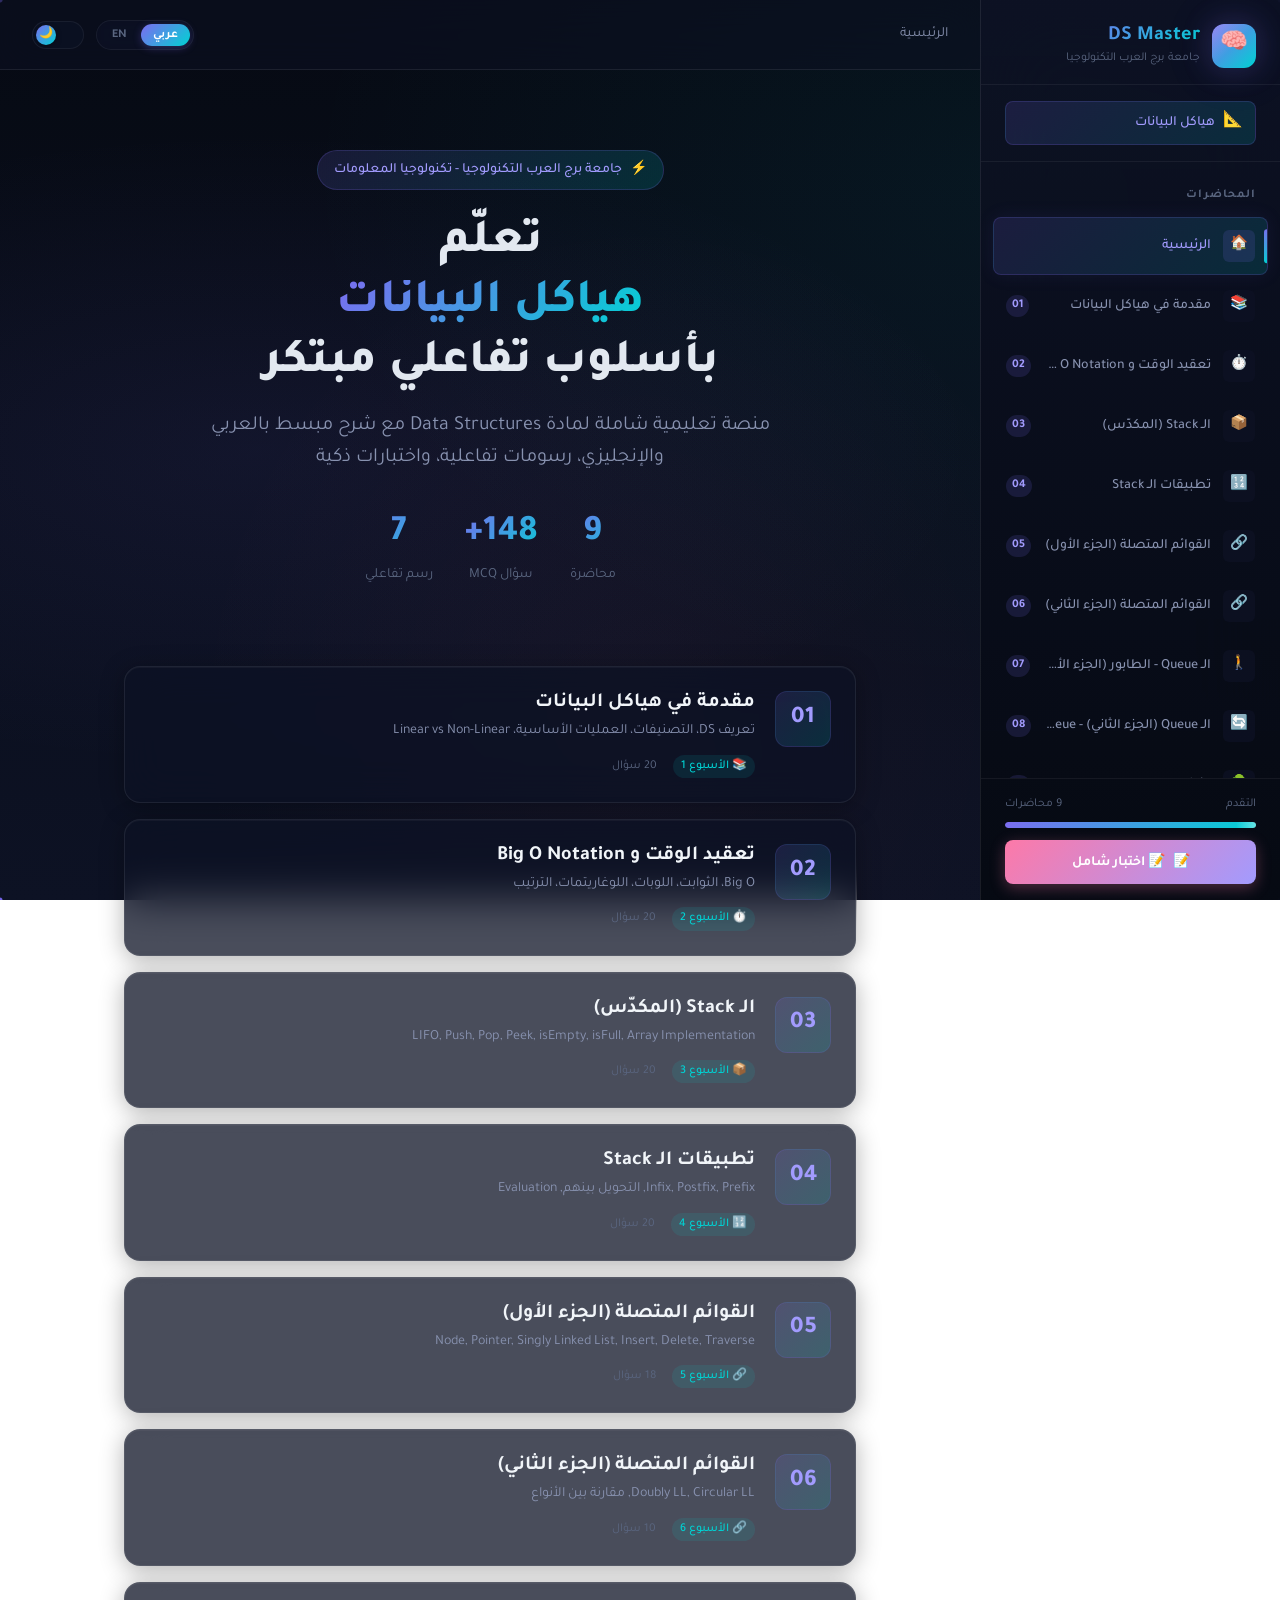
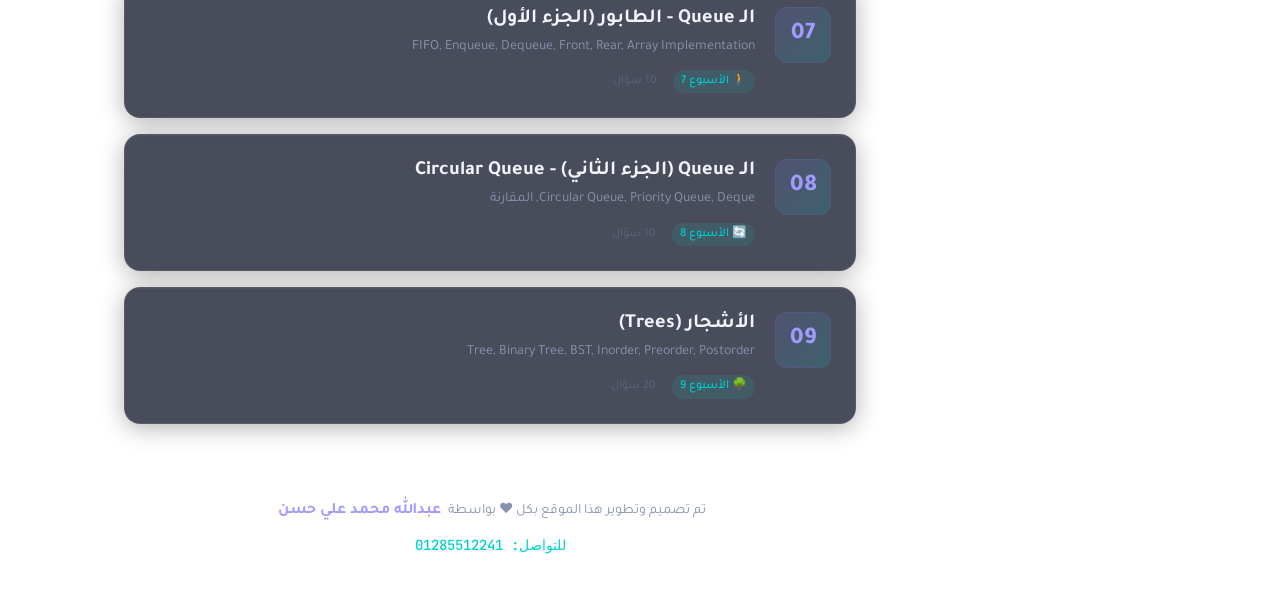
==== index.html @ 6dd48939 "Upload website files, skipping huge files" ====
<!DOCTYPE html>
<html lang="ar" dir="rtl">
<head>
    <meta charset="UTF-8">
    <meta name="viewport" content="width=device-width, initial-scale=1.0">
    <meta name="description" content="DS Master - منصة تعليمية تفاعلية لمادة هياكل البيانات Data Structures - جامعة برج العرب التكنولوجيا">
    <meta name="keywords" content="Data Structures, هياكل البيانات, DS, Stack, Queue, Linked List, Tree, Graph, Big O, Time Complexity">
    <meta name="author" content="Abdullah - Borg El Arab Technology University">
    <title>DS Master | تعلّم هياكل البيانات</title>

    <!-- Favicon -->
    <link rel="icon" href="data:image/svg+xml,<svg xmlns='http://www.w3.org/2000/svg' viewBox='0 0 100 100'><text y='.9em' font-size='90'>🧠</text></svg>">

    <!-- Google Analytics (Free Visitor Tracking) -->
    <!-- لمتابعة الزوار مجاناً، قم بإنشاء حساب في Google Analytics وضع كود التتبع هنا بدلاً من G-XXXXXXXXXX -->
    <!--
    <script async src="https://www.googletagmanager.com/gtag/js?id=G-XXXXXXXXXX"></script>
    <script>
      window.dataLayer = window.dataLayer || [];
      function gtag(){dataLayer.push(arguments);}
      gtag('js', new Date());
      gtag('config', 'G-XXXXXXXXXX');
    </script>
    -->

    <!-- Styles -->
    <link rel="stylesheet" href="css/style.css">
</head>
<body>
    <!-- Particle Background -->
    <canvas id="particles-canvas"></canvas>

    <div class="app-wrapper">
        <!-- ═══════ SIDEBAR ═══════ -->
        <aside class="sidebar" id="sidebar">
            <!-- Logo -->
            <div class="sidebar-header">
                <div class="sidebar-logo">
                    <div class="logo-icon">🧠</div>
                    <div class="logo-text">
                        <span class="logo-title">DS Master</span>
                        <span class="logo-subtitle">جامعة برج العرب التكنولوجيا</span>
                    </div>
                </div>
            </div>

            <!-- Subject Badge -->
            <div class="subject-selector">
                <div class="subject-badge">
                    <span class="subject-badge-icon">📐</span>
                    <span class="subject-badge-text">هياكل البيانات</span>
                </div>
            </div>

            <!-- Navigation -->
            <nav class="sidebar-nav">
                <div class="nav-section-title">المحاضرات</div>
                <div id="sidebar-nav">
                    <!-- Dynamically populated by JS -->
                </div>
            </nav>

            <!-- Footer -->
            <div class="sidebar-footer">
                <div class="sidebar-progress">
                    <div class="progress-label">
                        <span>التقدم</span>
                        <span>9 محاضرات</span>
                    </div>
                    <div class="progress-bar">
                        <div class="progress-fill" style="width: 100%"></div>
                    </div>
                </div>
                <button class="exam-btn" onclick="navigate('exam')">
                    <span>📝</span> اختبار شامل
                </button>
            </div>
        </aside>

        <!-- Sidebar Overlay (mobile) -->
        <div class="sidebar-overlay" onclick="closeSidebar()"></div>

        <!-- ═══════ MAIN AREA ═══════ -->
        <main>
            <!-- Header -->
            <header class="header">
                <div class="header-left">
                    <button class="menu-toggle" onclick="toggleSidebar()" aria-label="Toggle Menu">☰</button>
                    <div class="breadcrumb">
                        <span class="breadcrumb-item">الرئيسية</span>
                    </div>
                </div>

                <div class="header-right">
                    <!-- Language Toggle -->
                    <div class="lang-toggle">
                        <button class="lang-option active" data-lang="ar" onclick="setLanguage('ar')">عربي</button>
                        <button class="lang-option" data-lang="en" onclick="setLanguage('en')">EN</button>
                    </div>

                    <!-- Theme Toggle -->
                    <div class="theme-toggle" onclick="toggleTheme()" role="button" aria-label="Toggle Theme">
                        <div class="theme-toggle-thumb">🌙</div>
                    </div>
                </div>
            </header>

            <!-- Content Area -->
            <div class="main-content" id="main-content">
                <!-- Dynamically rendered by JS -->
                <div class="content-wrapper" style="text-align:center; padding: 4rem 0;">
                    <div style="font-size: 3rem; margin-bottom: 1rem;">🧠</div>
                    <h1 style="font-size: 1.5rem; color: var(--text-heading);">جاري التحميل...</h1>
                    <p style="color: var(--text-muted);">Loading DS Master...</p>
                </div>
            </div>
        </main>
    </div>

    <!-- Scripts (order matters!) -->
    <script src="js/data.js"></script>
    <script src="js/quizzes.js"></script>
    <script src="js/app.js"></script>
</body>
</html>
---- css/style.css ----
/* ============================================================
   DS Master - Complete Design System
   Premium Web3/Glassmorphism Educational Platform
   ============================================================ */

/* ── Google Fonts ── */
@import url('https://fonts.googleapis.com/css2?family=Inter:wght@300;400;500;600;700;800;900&family=Tajawal:wght@300;400;500;700;800&family=JetBrains+Mono:wght@400;500;600;700&display=swap');

/* ============================================================
   1. DESIGN TOKENS (CSS Custom Properties)
   ============================================================ */
:root {
  /* ── Dark Theme (Default) ── */
  --bg-primary: #060a13;
  --bg-secondary: #0d1224;
  --bg-tertiary: #131a2e;
  --bg-surface: rgba(13, 18, 36, 0.75);
  --bg-surface-hover: rgba(20, 28, 52, 0.85);
  --bg-glass: rgba(13, 18, 36, 0.55);
  --bg-code: #0d1117;
  --bg-input: rgba(13, 18, 36, 0.6);

  --border-primary: rgba(255, 255, 255, 0.06);
  --border-hover: rgba(255, 255, 255, 0.12);
  --border-glow: rgba(108, 92, 231, 0.4);
  --border-glass: rgba(255, 255, 255, 0.08);

  --color-primary: #7c6cf0;
  --color-primary-rgb: 124, 108, 240;
  --color-primary-light: #a29bfe;
  --color-primary-dark: #5a4bd1;
  --color-secondary: #00d2d3;
  --color-secondary-rgb: 0, 210, 211;
  --color-secondary-light: #55efc4;
  --color-accent: #fd79a8;
  --color-accent-rgb: 253, 121, 168;
  --color-important: #ff4757;
  --color-important-rgb: 255, 71, 87;
  --color-success: #00b894;
  --color-success-rgb: 0, 184, 148;
  --color-warning: #ffc048;
  --color-warning-rgb: 255, 192, 72;
  --color-error: #ff4757;
  --color-info: #74b9ff;

  --text-primary: #e2e8f0;
  --text-secondary: #8892b0;
  --text-muted: #5a6680;
  --text-heading: #f1f5f9;
  --text-inverse: #060a13;
  --text-code: #e6edf3;
  --text-link: var(--color-secondary);

  --gradient-primary: linear-gradient(135deg, #7c6cf0 0%, #00d2d3 100%);
  --gradient-primary-subtle: linear-gradient(135deg, rgba(124,108,240,0.15) 0%, rgba(0,210,211,0.15) 100%);
  --gradient-secondary: linear-gradient(135deg, #00d2d3 0%, #55efc4 100%);
  --gradient-accent: linear-gradient(135deg, #fd79a8 0%, #a29bfe 100%);
  --gradient-bg: radial-gradient(ellipse at 20% 50%, rgba(124,108,240,0.08) 0%, transparent 50%),
                 radial-gradient(ellipse at 80% 20%, rgba(0,210,211,0.06) 0%, transparent 50%),
                 radial-gradient(ellipse at 50% 80%, rgba(253,121,168,0.04) 0%, transparent 50%),
                 linear-gradient(180deg, #060a13 0%, #0d1224 100%);
  --gradient-card: linear-gradient(135deg, rgba(124,108,240,0.06) 0%, rgba(0,210,211,0.03) 100%);
  --gradient-sidebar: linear-gradient(180deg, rgba(13,18,36,0.95) 0%, rgba(6,10,19,0.98) 100%);
  --gradient-glow-line: linear-gradient(90deg, transparent, var(--color-primary), var(--color-secondary), transparent);

  --shadow-xs: 0 1px 3px rgba(0,0,0,0.3);
  --shadow-sm: 0 2px 8px rgba(0,0,0,0.35);
  --shadow-md: 0 4px 20px rgba(0,0,0,0.4);
  --shadow-lg: 0 8px 40px rgba(0,0,0,0.5);
  --shadow-xl: 0 16px 64px rgba(0,0,0,0.6);
  --shadow-glow-primary: 0 0 30px rgba(124,108,240,0.25), 0 0 60px rgba(124,108,240,0.1);
  --shadow-glow-secondary: 0 0 30px rgba(0,210,211,0.25), 0 0 60px rgba(0,210,211,0.1);
  --shadow-glow-accent: 0 0 30px rgba(253,121,168,0.2);
  --shadow-card: 0 4px 24px rgba(0,0,0,0.3), inset 0 1px 0 rgba(255,255,255,0.04);
  --shadow-card-hover: 0 8px 40px rgba(0,0,0,0.4), 0 0 30px rgba(124,108,240,0.15);

  --blur-glass: 20px;
  --blur-heavy: 40px;

  --radius-xs: 6px;
  --radius-sm: 8px;
  --radius-md: 12px;
  --radius-lg: 16px;
  --radius-xl: 24px;
  --radius-2xl: 32px;
  --radius-full: 9999px;

  --font-en: 'Inter', -apple-system, BlinkMacSystemFont, sans-serif;
  --font-ar: 'Tajawal', 'Inter', sans-serif;
  --font-code: 'JetBrains Mono', 'Fira Code', 'Consolas', monospace;

  --fs-xs: 0.75rem;
  --fs-sm: 0.875rem;
  --fs-base: 1rem;
  --fs-md: 1.125rem;
  --fs-lg: 1.25rem;
  --fs-xl: 1.5rem;
  --fs-2xl: 1.875rem;
  --fs-3xl: 2.25rem;
  --fs-4xl: 3rem;
  --fs-5xl: 3.75rem;

  --fw-light: 300;
  --fw-normal: 400;
  --fw-medium: 500;
  --fw-semibold: 600;
  --fw-bold: 700;
  --fw-extrabold: 800;

  --lh-tight: 1.25;
  --lh-normal: 1.6;
  --lh-relaxed: 1.8;
  --lh-loose: 2;

  --space-1: 0.25rem;
  --space-2: 0.5rem;
  --space-3: 0.75rem;
  --space-4: 1rem;
  --space-5: 1.25rem;
  --space-6: 1.5rem;
  --space-8: 2rem;
  --space-10: 2.5rem;
  --space-12: 3rem;
  --space-16: 4rem;
  --space-20: 5rem;
  --space-24: 6rem;

  --transition-fast: 150ms cubic-bezier(0.4, 0, 0.2, 1);
  --transition-normal: 250ms cubic-bezier(0.4, 0, 0.2, 1);
  --transition-slow: 400ms cubic-bezier(0.4, 0, 0.2, 1);
  --transition-spring: 500ms cubic-bezier(0.34, 1.56, 0.64, 1);

  --sidebar-width: 300px;
  --sidebar-collapsed: 70px;
  --header-height: 70px;
  --z-sidebar: 100;
  --z-header: 110;
  --z-modal: 200;
  --z-toast: 300;
  --z-particles: -1;

  --scrollbar-w: 6px;
  --scrollbar-track: rgba(255,255,255,0.03);
  --scrollbar-thumb: rgba(124,108,240,0.3);
}

/* ── Light Theme ── */
[data-theme="light"] {
  --bg-primary: #f4f6fb;
  --bg-secondary: #ffffff;
  --bg-tertiary: #eef1f8;
  --bg-surface: rgba(255, 255, 255, 0.8);
  --bg-surface-hover: rgba(255, 255, 255, 0.95);
  --bg-glass: rgba(255, 255, 255, 0.6);
  --bg-code: #f6f8fa;
  --bg-input: rgba(255, 255, 255, 0.7);

  --border-primary: rgba(0, 0, 0, 0.08);
  --border-hover: rgba(0, 0, 0, 0.15);
  --border-glow: rgba(95, 61, 196, 0.3);
  --border-glass: rgba(0, 0, 0, 0.06);

  --color-primary: #5f3dc4;
  --color-primary-rgb: 95, 61, 196;
  --color-primary-light: #7950f2;
  --color-primary-dark: #4c2ca0;
  --color-secondary: #0891b2;
  --color-secondary-rgb: 8, 145, 178;
  --color-secondary-light: #06b6d4;

  --text-primary: #1e293b;
  --text-secondary: #475569;
  --text-muted: #94a3b8;
  --text-heading: #0f172a;
  --text-inverse: #f1f5f9;
  --text-code: #1f2937;

  --gradient-bg: radial-gradient(ellipse at 20% 50%, rgba(95,61,196,0.06) 0%, transparent 50%),
                 radial-gradient(ellipse at 80% 20%, rgba(8,145,178,0.05) 0%, transparent 50%),
                 linear-gradient(180deg, #f4f6fb 0%, #eef1f8 100%);
  --gradient-sidebar: linear-gradient(180deg, rgba(255,255,255,0.95) 0%, rgba(244,246,251,0.98) 100%);

  --shadow-xs: 0 1px 3px rgba(0,0,0,0.06);
  --shadow-sm: 0 2px 8px rgba(0,0,0,0.08);
  --shadow-md: 0 4px 20px rgba(0,0,0,0.1);
  --shadow-lg: 0 8px 40px rgba(0,0,0,0.12);
  --shadow-xl: 0 16px 64px rgba(0,0,0,0.15);
  --shadow-glow-primary: 0 0 30px rgba(95,61,196,0.15), 0 0 60px rgba(95,61,196,0.05);
  --shadow-glow-secondary: 0 0 30px rgba(8,145,178,0.15);
  --shadow-card: 0 4px 24px rgba(0,0,0,0.06), inset 0 1px 0 rgba(255,255,255,0.5);
  --shadow-card-hover: 0 8px 40px rgba(0,0,0,0.1), 0 0 30px rgba(95,61,196,0.08);

  --scrollbar-track: rgba(0,0,0,0.03);
  --scrollbar-thumb: rgba(95,61,196,0.25);
}

/* ============================================================
   2. BASE / RESET
   ============================================================ */
*, *::before, *::after {
  margin: 0;
  padding: 0;
  box-sizing: border-box;
}

html {
  font-size: 16px;
  scroll-behavior: smooth;
  -webkit-text-size-adjust: 100%;
  text-rendering: optimizeLegibility;
  -webkit-font-smoothing: antialiased;
  -moz-osx-font-smoothing: grayscale;
}

body {
  font-family: var(--font-en);
  background: var(--gradient-bg);
  background-attachment: fixed;
  color: var(--text-primary);
  line-height: var(--lh-normal);
  min-height: 100vh;
  overflow-x: hidden;
  transition: background var(--transition-slow), color var(--transition-slow);
}

body[dir="rtl"] {
  font-family: var(--font-ar);
}

/* Scrollbar */
::-webkit-scrollbar { width: var(--scrollbar-w); height: var(--scrollbar-w); }
::-webkit-scrollbar-track { background: var(--scrollbar-track); }
::-webkit-scrollbar-thumb {
  background: var(--scrollbar-thumb);
  border-radius: var(--radius-full);
}
::-webkit-scrollbar-thumb:hover { background: var(--color-primary); }

::selection {
  background: rgba(var(--color-primary-rgb), 0.3);
  color: var(--text-heading);
}

a { color: var(--text-link); text-decoration: none; transition: color var(--transition-fast); }
a:hover { color: var(--color-primary-light); }

img { max-width: 100%; height: auto; }
button { cursor: pointer; font-family: inherit; }
code { font-family: var(--font-code); }

/* ============================================================
   3. PARTICLE CANVAS (Background)
   ============================================================ */
#particles-canvas {
  position: fixed;
  top: 0; left: 0;
  width: 100%; height: 100%;
  z-index: var(--z-particles);
  pointer-events: none;
}

/* ============================================================
   4. LAYOUT
   ============================================================ */
.app-wrapper {
  display: block;
  min-height: 100vh;
  width: 100%;
}

/* ── Header / Topbar ── */
.header {
  position: fixed;
  top: 0;
  left: var(--sidebar-width);
  right: 0;
  height: var(--header-height);
  background: var(--bg-glass);
  backdrop-filter: blur(var(--blur-glass));
  -webkit-backdrop-filter: blur(var(--blur-glass));
  border-bottom: 1px solid var(--border-glass);
  z-index: var(--z-header);
  display: flex;
  align-items: center;
  justify-content: space-between;
  padding: 0 var(--space-8);
  transition: left var(--transition-normal), background var(--transition-slow);
}

body[dir="rtl"] .header {
  left: 0;
  right: var(--sidebar-width);
}

.header-left {
  display: flex;
  align-items: center;
  gap: var(--space-4);
}

.header-right {
  display: flex;
  align-items: center;
  gap: var(--space-3);
}

.breadcrumb {
  display: flex;
  align-items: center;
  gap: var(--space-2);
  font-size: var(--fs-sm);
  color: var(--text-secondary);
}

.breadcrumb-sep { opacity: 0.4; }
.breadcrumb-current { color: var(--text-primary); font-weight: var(--fw-medium); }

.menu-toggle {
  display: none;
  background: none;
  border: none;
  color: var(--text-primary);
  font-size: 1.5rem;
  padding: var(--space-2);
  border-radius: var(--radius-sm);
  transition: background var(--transition-fast);
}
.menu-toggle:hover { background: var(--bg-surface); }

/* ── Sidebar ── */
.sidebar {
  position: fixed;
  top: 0;
  left: 0;
  width: var(--sidebar-width);
  height: 100vh;
  background: var(--gradient-sidebar);
  backdrop-filter: blur(var(--blur-heavy));
  -webkit-backdrop-filter: blur(var(--blur-heavy));
  border-right: 1px solid var(--border-glass);
  z-index: var(--z-sidebar);
  display: flex;
  flex-direction: column;
  transition: transform var(--transition-normal), background var(--transition-slow);
  overflow: hidden;
}

body[dir="rtl"] .sidebar {
  left: auto;
  right: 0;
  border-right: none;
  border-left: 1px solid var(--border-glass);
}

.sidebar-header {
  padding: var(--space-6) var(--space-6) var(--space-4);
  border-bottom: 1px solid var(--border-primary);
  flex-shrink: 0;
}

.sidebar-logo {
  display: flex;
  align-items: center;
  gap: var(--space-3);
}

.logo-icon {
  width: 44px;
  height: 44px;
  background: var(--gradient-primary);
  border-radius: var(--radius-md);
  display: flex;
  align-items: center;
  justify-content: center;
  font-size: 1.4rem;
  box-shadow: var(--shadow-glow-primary);
  position: relative;
  overflow: hidden;
}

.logo-icon::after {
  content: '';
  position: absolute;
  inset: 0;
  background: linear-gradient(135deg, rgba(255,255,255,0.2) 0%, transparent 50%);
  border-radius: inherit;
}

.logo-text {
  display: flex;
  flex-direction: column;
}

.logo-title {
  font-size: var(--fs-lg);
  font-weight: var(--fw-bold);
  background: var(--gradient-primary);
  -webkit-background-clip: text;
  -webkit-text-fill-color: transparent;
  background-clip: text;
  line-height: var(--lh-tight);
}

.logo-subtitle {
  font-size: var(--fs-xs);
  color: var(--text-muted);
  font-weight: var(--fw-normal);
}

/* Sidebar subject selector */
.subject-selector {
  padding: var(--space-4) var(--space-6);
  border-bottom: 1px solid var(--border-primary);
  flex-shrink: 0;
}

.subject-badge {
  display: flex;
  align-items: center;
  gap: var(--space-2);
  padding: var(--space-2) var(--space-3);
  background: var(--gradient-primary-subtle);
  border: 1px solid rgba(var(--color-primary-rgb), 0.2);
  border-radius: var(--radius-sm);
  font-size: var(--fs-sm);
  color: var(--color-primary-light);
  font-weight: var(--fw-medium);
}

.subject-badge-icon { font-size: 1rem; }

/* Sidebar nav */
.sidebar-nav {
  flex: 1;
  overflow-y: auto;
  padding: var(--space-4) var(--space-3);
}

.nav-section-title {
  font-size: var(--fs-xs);
  font-weight: var(--fw-semibold);
  color: var(--text-muted);
  text-transform: uppercase;
  letter-spacing: 0.08em;
  padding: var(--space-2) var(--space-3);
  margin-bottom: var(--space-1);
}

.nav-item {
  display: flex;
  align-items: center;
  gap: var(--space-3);
  padding: var(--space-3) var(--space-3);
  border-radius: var(--radius-sm);
  color: var(--text-secondary);
  font-size: var(--fs-sm);
  font-weight: var(--fw-medium);
  cursor: pointer;
  transition: all var(--transition-fast);
  position: relative;
  margin-bottom: 2px;
  border: 1px solid transparent;
  user-select: none;
}

.nav-item:hover {
  background: var(--bg-surface);
  color: var(--text-primary);
  border-color: var(--border-primary);
}

.nav-item.active {
  background: var(--gradient-primary-subtle);
  color: var(--color-primary-light);
  border-color: rgba(var(--color-primary-rgb), 0.2);
  box-shadow: 0 0 20px rgba(var(--color-primary-rgb), 0.08);
}

.nav-item.active::before {
  content: '';
  position: absolute;
  left: 0;
  top: 50%;
  transform: translateY(-50%);
  width: 3px;
  height: 60%;
  background: var(--gradient-primary);
  border-radius: 0 var(--radius-full) var(--radius-full) 0;
}

body[dir="rtl"] .nav-item.active::before {
  left: auto;
  right: 0;
  border-radius: var(--radius-full) 0 0 var(--radius-full);
}

.nav-item-icon {
  width: 32px;
  height: 32px;
  display: flex;
  align-items: center;
  justify-content: center;
  border-radius: var(--radius-xs);
  background: var(--bg-surface);
  font-size: 0.9rem;
  flex-shrink: 0;
  transition: all var(--transition-fast);
}

.nav-item.active .nav-item-icon {
  background: rgba(var(--color-primary-rgb), 0.15);
}

.nav-item-text {
  flex: 1;
  white-space: nowrap;
  overflow: hidden;
  text-overflow: ellipsis;
}

.nav-item-badge {
  font-size: var(--fs-xs);
  padding: 1px 6px;
  border-radius: var(--radius-full);
  background: rgba(var(--color-primary-rgb), 0.15);
  color: var(--color-primary-light);
  font-weight: var(--fw-semibold);
}

.nav-item-badge.completed {
  background: rgba(var(--color-success-rgb), 0.15);
  color: var(--color-success);
}

/* Sidebar footer */
.sidebar-footer {
  padding: var(--space-4) var(--space-6);
  border-top: 1px solid var(--border-primary);
  flex-shrink: 0;
}

.sidebar-progress {
  margin-bottom: var(--space-3);
}

.progress-label {
  display: flex;
  justify-content: space-between;
  font-size: var(--fs-xs);
  color: var(--text-muted);
  margin-bottom: var(--space-2);
}

.progress-bar {
  width: 100%;
  height: 6px;
  background: var(--bg-surface);
  border-radius: var(--radius-full);
  overflow: hidden;
}

.progress-fill {
  height: 100%;
  background: var(--gradient-primary);
  border-radius: var(--radius-full);
  transition: width var(--transition-slow);
  position: relative;
}

.progress-fill::after {
  content: '';
  position: absolute;
  right: 0;
  top: 0;
  width: 20px;
  height: 100%;
  background: linear-gradient(90deg, transparent, rgba(255,255,255,0.4));
  animation: progressShine 2s ease-in-out infinite;
}

/* Comprehensive Exam button */
.exam-btn {
  width: 100%;
  padding: var(--space-3) var(--space-4);
  background: var(--gradient-accent);
  border: none;
  border-radius: var(--radius-sm);
  color: white;
  font-weight: var(--fw-semibold);
  font-size: var(--fs-sm);
  display: flex;
  align-items: center;
  justify-content: center;
  gap: var(--space-2);
  transition: all var(--transition-normal);
  box-shadow: 0 4px 15px rgba(var(--color-accent-rgb), 0.3);
}

.exam-btn:hover {
  transform: translateY(-2px);
  box-shadow: 0 6px 25px rgba(var(--color-accent-rgb), 0.4);
}

/* ── Main Content ── */
.main-content {
  flex: 1;
  min-width: 0;
  margin-left: var(--sidebar-width);
  margin-top: var(--header-height);
  padding: var(--space-8);
  min-height: calc(100vh - var(--header-height));
  transition: margin var(--transition-normal);
}

body[dir="rtl"] .main-content {
  margin-left: 0;
  margin-right: var(--sidebar-width);
}

.content-wrapper {
  width: 80%;
  max-width: 1400px;
  margin: 0 auto;
  animation: fadeInUp 0.5s ease-out;
}

@media (max-width: 1024px) {
  .content-wrapper {
    width: 95%;
  }
}

/* ============================================================
   5. BUTTONS
   ============================================================ */
.btn {
  display: inline-flex;
  align-items: center;
  justify-content: center;
  gap: var(--space-2);
  padding: var(--space-2) var(--space-5);
  border: 1px solid transparent;
  border-radius: var(--radius-sm);
  font-size: var(--fs-sm);
  font-weight: var(--fw-semibold);
  cursor: pointer;
  transition: all var(--transition-normal);
  white-space: nowrap;
  text-decoration: none;
  position: relative;
  overflow: hidden;
}

.btn::before {
  content: '';
  position: absolute;
  inset: 0;
  background: linear-gradient(135deg, rgba(255,255,255,0.1) 0%, transparent 50%);
  opacity: 0;
  transition: opacity var(--transition-fast);
}

.btn:hover::before { opacity: 1; }

.btn-primary {
  background: var(--gradient-primary);
  color: white;
  box-shadow: 0 4px 15px rgba(var(--color-primary-rgb), 0.3);
}
.btn-primary:hover {
  transform: translateY(-2px);
  box-shadow: 0 6px 25px rgba(var(--color-primary-rgb), 0.4);
}

.btn-secondary {
  background: var(--bg-surface);
  color: var(--text-primary);
  border-color: var(--border-primary);
  backdrop-filter: blur(10px);
}
.btn-secondary:hover {
  background: var(--bg-surface-hover);
  border-color: var(--border-hover);
}

.btn-ghost {
  background: transparent;
  color: var(--text-secondary);
}
.btn-ghost:hover {
  background: var(--bg-surface);
  color: var(--text-primary);
}

.btn-icon {
  width: 40px;
  height: 40px;
  padding: 0;
  border-radius: var(--radius-sm);
  background: var(--bg-surface);
  border: 1px solid var(--border-primary);
  color: var(--text-secondary);
  font-size: 1.1rem;
  backdrop-filter: blur(10px);
  transition: all var(--transition-normal);
}
.btn-icon:hover {
  color: var(--text-primary);
  border-color: var(--border-hover);
  background: var(--bg-surface-hover);
  transform: translateY(-1px);
}

.btn-quiz {
  background: var(--gradient-secondary);
  color: var(--text-inverse);
  font-weight: var(--fw-bold);
  padding: var(--space-3) var(--space-8);
  border-radius: var(--radius-lg);
  font-size: var(--fs-md);
  box-shadow: 0 4px 20px rgba(var(--color-secondary-rgb), 0.35);
}
.btn-quiz:hover {
  transform: translateY(-3px) scale(1.02);
  box-shadow: 0 8px 35px rgba(var(--color-secondary-rgb), 0.45);
}

/* Language Toggle Button */
.lang-toggle {
  display: flex;
  align-items: center;
  background: var(--bg-surface);
  border: 1px solid var(--border-primary);
  border-radius: var(--radius-full);
  padding: 3px;
  gap: 2px;
  backdrop-filter: blur(10px);
}

.lang-option {
  padding: var(--space-1) var(--space-3);
  border-radius: var(--radius-full);
  border: none;
  background: transparent;
  color: var(--text-muted);
  font-size: var(--fs-xs);
  font-weight: var(--fw-semibold);
  cursor: pointer;
  transition: all var(--transition-fast);
}

.lang-option.active {
  background: var(--gradient-primary);
  color: white;
  box-shadow: 0 2px 8px rgba(var(--color-primary-rgb), 0.3);
}

/* Theme Toggle */
.theme-toggle {
  position: relative;
  width: 52px;
  height: 28px;
  border-radius: var(--radius-full);
  background: var(--bg-surface);
  border: 1px solid var(--border-primary);
  cursor: pointer;
  transition: all var(--transition-normal);
  overflow: hidden;
}

.theme-toggle-thumb {
  position: absolute;
  top: 3px;
  left: 3px;
  width: 20px;
  height: 20px;
  border-radius: 50%;
  background: var(--gradient-primary);
  transition: all var(--transition-spring);
  display: flex;
  align-items: center;
  justify-content: center;
  font-size: 0.7rem;
  box-shadow: 0 2px 6px rgba(0,0,0,0.3);
}

[data-theme="light"] .theme-toggle-thumb {
  left: 27px;
  background: var(--gradient-secondary);
}

/* ============================================================
   6. CARDS
   ============================================================ */
.card {
  background: var(--bg-surface);
  backdrop-filter: blur(var(--blur-glass));
  -webkit-backdrop-filter: blur(var(--blur-glass));
  border: 1px solid var(--border-glass);
  border-radius: var(--radius-lg);
  padding: var(--space-6);
  box-shadow: var(--shadow-card);
  transition: all var(--transition-normal);
  position: relative;
  overflow: hidden;
}

.card::before {
  content: '';
  position: absolute;
  top: 0;
  left: 0;
  right: 0;
  height: 1px;
  background: var(--gradient-glow-line);
  opacity: 0;
  transition: opacity var(--transition-normal);
}

.card:hover::before { opacity: 1; }

.card:hover {
  border-color: var(--border-hover);
  box-shadow: var(--shadow-card-hover);
  transform: translateY(-2px);
}

.card-3d {
  perspective: 1000px;
  transform-style: preserve-3d;
}

.card-3d:hover {
  transform: translateY(-4px) rotateX(2deg) rotateY(-2deg);
}

/* Lecture card (home page) */
.lecture-card {
  display: flex;
  gap: var(--space-5);
  align-items: flex-start;
  cursor: pointer;
}

.lecture-card-num {
  width: 56px;
  height: 56px;
  background: var(--gradient-primary-subtle);
  border: 1px solid rgba(var(--color-primary-rgb), 0.15);
  border-radius: var(--radius-md);
  display: flex;
  align-items: center;
  justify-content: center;
  font-size: var(--fs-xl);
  font-weight: var(--fw-extrabold);
  color: var(--color-primary-light);
  flex-shrink: 0;
  transition: all var(--transition-normal);
}

.lecture-card:hover .lecture-card-num {
  background: var(--gradient-primary);
  color: white;
  box-shadow: var(--shadow-glow-primary);
  transform: scale(1.05) rotate(-3deg);
}

.lecture-card-content { flex: 1; }

.lecture-card-title {
  font-size: var(--fs-lg);
  font-weight: var(--fw-bold);
  color: var(--text-heading);
  margin-bottom: var(--space-1);
  line-height: var(--lh-tight);
}

.lecture-card-desc {
  font-size: var(--fs-sm);
  color: var(--text-secondary);
  margin-bottom: var(--space-3);
}

.lecture-card-meta {
  display: flex;
  align-items: center;
  gap: var(--space-4);
  font-size: var(--fs-xs);
  color: var(--text-muted);
}

.lecture-card-tag {
  padding: 2px 8px;
  border-radius: var(--radius-full);
  background: rgba(var(--color-secondary-rgb), 0.1);
  color: var(--color-secondary);
  font-weight: var(--fw-medium);
}

/* ============================================================
   7. LECTURE CONTENT STYLES
   ============================================================ */
.lecture-header {
  margin-bottom: var(--space-10);
  text-align: center;
  position: relative;
}

.lecture-num-badge {
  display: inline-flex;
  align-items: center;
  gap: var(--space-2);
  padding: var(--space-1) var(--space-4);
  background: var(--gradient-primary-subtle);
  border: 1px solid rgba(var(--color-primary-rgb), 0.2);
  border-radius: var(--radius-full);
  font-size: var(--fs-sm);
  color: var(--color-primary-light);
  font-weight: var(--fw-semibold);
  margin-bottom: var(--space-4);
}

.lecture-title {
  font-size: var(--fs-3xl);
  font-weight: var(--fw-extrabold);
  color: var(--text-heading);
  margin-bottom: var(--space-3);
  line-height: var(--lh-tight);
  background: var(--gradient-primary);
  -webkit-background-clip: text;
  -webkit-text-fill-color: transparent;
  background-clip: text;
}

.lecture-subtitle {
  font-size: var(--fs-md);
  color: var(--text-secondary);
}

/* Section inside lecture */
.section {
  margin-bottom: var(--space-10);
  animation: fadeInUp 0.5s ease-out backwards;
}

.section:nth-child(1) { animation-delay: 0.1s; }
.section:nth-child(2) { animation-delay: 0.2s; }
.section:nth-child(3) { animation-delay: 0.3s; }
.section:nth-child(4) { animation-delay: 0.4s; }
.section:nth-child(5) { animation-delay: 0.5s; }

.section-title {
  font-size: var(--fs-xl);
  font-weight: var(--fw-bold);
  color: var(--text-heading);
  margin-bottom: var(--space-5);
  padding-bottom: var(--space-3);
  border-bottom: 2px solid var(--border-primary);
  display: flex;
  align-items: center;
  gap: var(--space-3);
}

.section-title-icon {
  width: 36px;
  height: 36px;
  background: var(--gradient-primary-subtle);
  border-radius: var(--radius-sm);
  display: flex;
  align-items: center;
  justify-content: center;
  font-size: 1rem;
  flex-shrink: 0;
}

body[dir="rtl"] .section-title {
  border-right: 4px solid var(--color-primary);
  border-bottom: none;
  padding-right: var(--space-4);
  padding-bottom: 0;
}

.content-block {
  background: var(--bg-surface);
  backdrop-filter: blur(var(--blur-glass));
  border: 1px solid var(--border-glass);
  border-radius: var(--radius-md);
  padding: var(--space-5);
  margin-bottom: var(--space-4);
  line-height: var(--lh-relaxed);
  font-size: var(--fs-base);
}

.content-block p {
  margin-bottom: var(--space-3);
}

.content-block p:last-child {
  margin-bottom: 0;
}

/* Important terms (red highlight) */
.term-important {
  color: var(--color-important);
  font-weight: var(--fw-bold);
  position: relative;
}

.term-important::after {
  content: '';
  position: absolute;
  bottom: -2px;
  left: 0;
  right: 0;
  height: 2px;
  background: rgba(var(--color-important-rgb), 0.4);
  border-radius: var(--radius-full);
}

/* English terms inside Arabic text */
.term-en {
  font-family: var(--font-code);
  color: var(--color-secondary);
  direction: ltr;
  display: inline;
  font-size: 0.95em;
  background: rgba(var(--color-secondary-rgb), 0.08);
  padding: 1px 6px;
  border-radius: var(--radius-xs);
}

/* Key formula/concept highlight */
.formula-highlight {
  display: block;
  text-align: center;
  padding: var(--space-4) var(--space-6);
  margin: var(--space-4) 0;
  background: var(--gradient-primary-subtle);
  border: 1px solid rgba(var(--color-primary-rgb), 0.2);
  border-radius: var(--radius-md);
  font-size: var(--fs-xl);
  font-weight: var(--fw-bold);
  color: var(--color-primary-light);
  font-family: var(--font-code);
}

/* Tip box */
.tip-box {
  padding: var(--space-4) var(--space-5);
  border-radius: var(--radius-md);
  margin: var(--space-4) 0;
  display: flex;
  align-items: flex-start;
  gap: var(--space-3);
  font-size: var(--fs-sm);
}

.tip-box-icon {
  font-size: 1.3rem;
  flex-shrink: 0;
  margin-top: 2px;
}

.tip-box.important {
  background: rgba(var(--color-important-rgb), 0.08);
  border: 1px solid rgba(var(--color-important-rgb), 0.2);
  color: #ffa0a8;
}

[data-theme="light"] .tip-box.important { color: var(--color-important); }

.tip-box.info {
  background: rgba(var(--color-secondary-rgb), 0.08);
  border: 1px solid rgba(var(--color-secondary-rgb), 0.2);
  color: var(--color-secondary-light);
}

.tip-box.success {
  background: rgba(var(--color-success-rgb), 0.08);
  border: 1px solid rgba(var(--color-success-rgb), 0.2);
  color: var(--color-success);
}

/* ============================================================
   8. CODE BLOCKS
   ============================================================ */
.code-block {
  background: var(--bg-code);
  border: 1px solid var(--border-primary);
  border-radius: var(--radius-md);
  margin: var(--space-4) 0;
  overflow: hidden;
  position: relative;
}

.code-header {
  display: flex;
  align-items: center;
  justify-content: space-between;
  padding: var(--space-2) var(--space-4);
  background: rgba(255,255,255,0.03);
  border-bottom: 1px solid var(--border-primary);
  font-size: var(--fs-xs);
  color: var(--text-muted);
}

.code-lang-badge {
  padding: 2px 8px;
  background: rgba(var(--color-primary-rgb), 0.15);
  border-radius: var(--radius-xs);
  color: var(--color-primary-light);
  font-weight: var(--fw-semibold);
}

.code-body {
  padding: var(--space-4) var(--space-5);
  overflow-x: auto;
  font-family: var(--font-code);
  font-size: var(--fs-sm);
  line-height: var(--lh-relaxed);
  color: var(--text-code);
  direction: ltr;
  text-align: left;
  white-space: pre;
  tab-size: 4;
}

/* Syntax highlighting */
.hl-keyword { color: #ff7b72; font-weight: var(--fw-medium); }
.hl-type { color: #79c0ff; }
.hl-string { color: #a5d6ff; }
.hl-number { color: #d2a8ff; }
.hl-comment { color: #8b949e; font-style: italic; }
.hl-function { color: #d2a8ff; }
.hl-operator { color: #ff7b72; }
.hl-class { color: #ffa657; }

/* Complexity result box */
.complexity-result {
  display: flex;
  align-items: center;
  justify-content: center;
  gap: var(--space-3);
  padding: var(--space-3) var(--space-5);
  margin: var(--space-4) 0;
  background: rgba(var(--color-secondary-rgb), 0.08);
  border: 1px solid rgba(var(--color-secondary-rgb), 0.25);
  border-radius: var(--radius-md);
  font-family: var(--font-code);
  font-size: var(--fs-lg);
  font-weight: var(--fw-bold);
  color: var(--color-secondary);
}

/* ============================================================
   9. DIAGRAM / VISUALIZATION BOXES
   ============================================================ */
.diagram-container {
  background: var(--bg-surface);
  border: 1px dashed rgba(var(--color-primary-rgb), 0.3);
  border-radius: var(--radius-lg);
  padding: var(--space-6);
  margin: var(--space-6) 0;
  text-align: center;
  position: relative;
  overflow: hidden;
}

.diagram-container::before {
  content: '';
  position: absolute;
  inset: 0;
  background: var(--gradient-card);
  pointer-events: none;
}

.diagram-title {
  font-size: var(--fs-md);
  font-weight: var(--fw-bold);
  color: var(--color-primary-light);
  margin-bottom: var(--space-4);
  position: relative;
}

.diagram-desc {
  font-size: var(--fs-sm);
  color: var(--text-muted);
  margin-bottom: var(--space-5);
  position: relative;
}

/* Interactive visualization area */
.viz-area {
  min-height: 200px;
  display: flex;
  align-items: center;
  justify-content: center;
  flex-wrap: wrap;
  gap: var(--space-3);
  position: relative;
}

.viz-controls {
  display: flex;
  align-items: center;
  justify-content: center;
  gap: var(--space-2);
  margin-top: var(--space-4);
  position: relative;
}

.viz-controls input {
  padding: var(--space-2) var(--space-3);
  border: 1px solid var(--border-primary);
  border-radius: var(--radius-sm);
  background: var(--bg-input);
  color: var(--text-primary);
  font-family: var(--font-code);
  width: 80px;
  text-align: center;
}

/* Array cells */
.array-cell {
  width: 52px;
  height: 52px;
  background: var(--bg-tertiary);
  border: 2px solid rgba(var(--color-primary-rgb), 0.4);
  border-radius: var(--radius-xs);
  display: flex;
  align-items: center;
  justify-content: center;
  font-family: var(--font-code);
  font-weight: var(--fw-bold);
  font-size: var(--fs-md);
  color: var(--text-heading);
  position: relative;
  transition: all var(--transition-normal);
}

.array-cell:hover {
  border-color: var(--color-primary);
  box-shadow: var(--shadow-glow-primary);
  transform: translateY(-3px);
}

.array-cell .cell-index {
  position: absolute;
  bottom: -22px;
  font-size: var(--fs-xs);
  color: var(--text-muted);
  font-weight: var(--fw-normal);
}

/* Stack visualization */
.stack-viz {
  display: inline-flex;
  flex-direction: column-reverse;
  border-bottom: 3px solid var(--color-primary);
  border-left: 3px solid var(--color-primary);
  border-right: 3px solid var(--color-primary);
  border-radius: 0 0 var(--radius-sm) var(--radius-sm);
  padding: var(--space-2);
  min-width: 120px;
  position: relative;
}

.stack-item {
  padding: var(--space-2) var(--space-4);
  background: var(--bg-tertiary);
  border: 1px solid rgba(var(--color-primary-rgb), 0.3);
  border-radius: var(--radius-xs);
  margin-top: var(--space-1);
  font-family: var(--font-code);
  font-weight: var(--fw-bold);
  color: var(--text-heading);
  text-align: center;
  transition: all var(--transition-normal);
  animation: slideInFromTop 0.3s ease-out;
}

.stack-top-indicator {
  position: absolute;
  top: -30px;
  left: 50%;
  transform: translateX(-50%);
  color: var(--color-important);
  font-weight: var(--fw-bold);
  font-size: var(--fs-sm);
  white-space: nowrap;
}

/* Queue visualization */
.queue-viz {
  display: flex;
  align-items: center;
  gap: var(--space-2);
}

.queue-items {
  display: flex;
  border-top: 3px solid var(--color-secondary);
  border-bottom: 3px solid var(--color-secondary);
  padding: var(--space-2);
  gap: var(--space-1);
  min-width: 60px;
}

.queue-item {
  width: 48px;
  height: 48px;
  background: var(--bg-tertiary);
  border: 1px solid rgba(var(--color-secondary-rgb), 0.3);
  border-radius: var(--radius-xs);
  display: flex;
  align-items: center;
  justify-content: center;
  font-family: var(--font-code);
  font-weight: var(--fw-bold);
  color: var(--text-heading);
  animation: slideInFromLeft 0.3s ease-out;
}

.queue-label {
  font-size: var(--fs-sm);
  font-weight: var(--fw-bold);
  color: var(--color-important);
}

/* Linked list visualization */
.ll-viz {
  display: flex;
  align-items: center;
  gap: var(--space-1);
  flex-wrap: wrap;
  justify-content: center;
}

.ll-node {
  display: flex;
  border: 2px solid rgba(var(--color-primary-rgb), 0.4);
  border-radius: var(--radius-sm);
  overflow: hidden;
  transition: all var(--transition-normal);
}

.ll-node:hover {
  border-color: var(--color-primary);
  box-shadow: var(--shadow-glow-primary);
}

.ll-data {
  padding: var(--space-2) var(--space-4);
  background: var(--bg-tertiary);
  font-family: var(--font-code);
  font-weight: var(--fw-bold);
  color: var(--text-heading);
  display: flex;
  align-items: center;
  border-right: 1px solid rgba(var(--color-primary-rgb), 0.3);
}

body[dir="rtl"] .ll-data {
  border-right: none;
  border-left: 1px solid rgba(var(--color-primary-rgb), 0.3);
}

.ll-next {
  padding: var(--space-2) var(--space-3);
  font-size: var(--fs-xs);
  color: var(--text-muted);
  display: flex;
  align-items: center;
  background: rgba(var(--color-primary-rgb), 0.05);
}

.ll-arrow {
  color: var(--color-important);
  font-weight: var(--fw-bold);
  font-size: var(--fs-lg);
  margin: 0 var(--space-2);
  animation: arrowPulse 1.5s ease-in-out infinite;
}

.ll-null {
  color: var(--color-secondary);
  font-family: var(--font-code);
  font-weight: var(--fw-bold);
  padding: var(--space-2) var(--space-3);
  border: 2px dashed rgba(var(--color-secondary-rgb), 0.3);
  border-radius: var(--radius-sm);
}

/* Tree visualization */
.tree-viz {
  display: flex;
  flex-direction: column;
  align-items: center;
  gap: var(--space-4);
}

.tree-level {
  display: flex;
  justify-content: center;
  gap: var(--space-6);
}

.tree-node {
  width: 48px;
  height: 48px;
  background: var(--gradient-primary-subtle);
  border: 2px solid rgba(var(--color-primary-rgb), 0.4);
  border-radius: 50%;
  display: flex;
  align-items: center;
  justify-content: center;
  font-family: var(--font-code);
  font-weight: var(--fw-bold);
  color: var(--text-heading);
  transition: all var(--transition-normal);
  position: relative;
}

.tree-node:hover {
  border-color: var(--color-primary);
  box-shadow: var(--shadow-glow-primary);
  transform: scale(1.1);
}

.tree-node.highlight {
  background: var(--gradient-primary);
  color: white;
  box-shadow: var(--shadow-glow-primary);
  animation: nodeGlow 0.5s ease-out;
}

/* ============================================================
   10. CLASSIFICATION TREE
   ============================================================ */
.classification-tree {
  text-align: left;
  direction: ltr;
  padding: var(--space-4);
}

.tree-branch {
  padding-left: var(--space-8);
  border-left: 2px dashed rgba(var(--color-primary-rgb), 0.3);
  margin-top: var(--space-2);
}

body[dir="rtl"] .tree-branch {
  padding-left: 0;
  padding-right: var(--space-8);
  border-left: none;
  border-right: 2px dashed rgba(var(--color-primary-rgb), 0.3);
}

.tree-branch-item {
  padding: var(--space-2) var(--space-3);
  margin: var(--space-1) 0;
  font-size: var(--fs-sm);
  color: var(--text-primary);
  position: relative;
}

.tree-branch-item strong {
  color: var(--text-heading);
}

.tree-branch-item .tree-type {
  color: var(--color-secondary);
  font-family: var(--font-code);
  font-size: var(--fs-xs);
}

/* ============================================================
   11. QUIZ STYLES
   ============================================================ */
.quiz-container {
  max-width: 800px;
  margin: 0 auto;
}

.quiz-header {
  text-align: center;
  margin-bottom: var(--space-8);
}

.quiz-title {
  font-size: var(--fs-2xl);
  font-weight: var(--fw-bold);
  background: var(--gradient-primary);
  -webkit-background-clip: text;
  -webkit-text-fill-color: transparent;
  background-clip: text;
  margin-bottom: var(--space-2);
}

.quiz-info {
  color: var(--text-secondary);
  font-size: var(--fs-sm);
}

.quiz-progress {
  margin-bottom: var(--space-6);
}

.quiz-progress-bar {
  width: 100%;
  height: 8px;
  background: var(--bg-surface);
  border-radius: var(--radius-full);
  overflow: hidden;
  margin-bottom: var(--space-2);
}

.quiz-progress-fill {
  height: 100%;
  background: var(--gradient-primary);
  border-radius: var(--radius-full);
  transition: width var(--transition-normal);
}

.quiz-progress-text {
  display: flex;
  justify-content: space-between;
  font-size: var(--fs-xs);
  color: var(--text-muted);
}

.quiz-question-card {
  background: var(--bg-surface);
  backdrop-filter: blur(var(--blur-glass));
  border: 1px solid var(--border-glass);
  border-radius: var(--radius-lg);
  padding: var(--space-8);
  margin-bottom: var(--space-6);
  box-shadow: var(--shadow-card);
  animation: fadeInUp 0.4s ease-out;
}

.quiz-question-num {
  display: inline-flex;
  align-items: center;
  gap: var(--space-2);
  padding: var(--space-1) var(--space-3);
  background: var(--gradient-primary-subtle);
  border-radius: var(--radius-full);
  font-size: var(--fs-xs);
  color: var(--color-primary-light);
  font-weight: var(--fw-semibold);
  margin-bottom: var(--space-4);
}

.quiz-question-text {
  font-size: var(--fs-lg);
  font-weight: var(--fw-semibold);
  color: var(--text-heading);
  margin-bottom: var(--space-6);
  line-height: var(--lh-relaxed);
}

.quiz-question-text code {
  background: var(--bg-code);
  padding: 2px 8px;
  border-radius: var(--radius-xs);
  font-size: 0.9em;
  color: var(--color-secondary);
}

.quiz-options {
  display: flex;
  flex-direction: column;
  gap: var(--space-3);
}

.quiz-option {
  display: flex;
  align-items: center;
  gap: var(--space-4);
  padding: var(--space-4) var(--space-5);
  background: var(--bg-input);
  border: 2px solid var(--border-primary);
  border-radius: var(--radius-md);
  cursor: pointer;
  transition: all var(--transition-normal);
  font-size: var(--fs-base);
  color: var(--text-primary);
}

.quiz-option:hover {
  border-color: rgba(var(--color-primary-rgb), 0.4);
  background: rgba(var(--color-primary-rgb), 0.05);
  transform: translateX(4px);
}

body[dir="rtl"] .quiz-option:hover {
  transform: translateX(-4px);
}

.quiz-option.selected {
  border-color: var(--color-primary);
  background: rgba(var(--color-primary-rgb), 0.1);
}

.quiz-option.correct {
  border-color: var(--color-success);
  background: rgba(var(--color-success-rgb), 0.1);
  animation: correctPulse 0.5s ease-out;
}

.quiz-option.wrong {
  border-color: var(--color-error);
  background: rgba(var(--color-important-rgb), 0.1);
  animation: shake 0.4s ease-out;
}

.quiz-option-letter {
  width: 36px;
  height: 36px;
  border-radius: var(--radius-sm);
  background: var(--bg-surface);
  border: 1px solid var(--border-primary);
  display: flex;
  align-items: center;
  justify-content: center;
  font-weight: var(--fw-bold);
  font-size: var(--fs-sm);
  color: var(--text-secondary);
  flex-shrink: 0;
  transition: all var(--transition-fast);
}

.quiz-option.selected .quiz-option-letter {
  background: var(--gradient-primary);
  border-color: transparent;
  color: white;
}

.quiz-option.correct .quiz-option-letter {
  background: var(--color-success);
  border-color: transparent;
  color: white;
}

.quiz-option.wrong .quiz-option-letter {
  background: var(--color-error);
  border-color: transparent;
  color: white;
}

.quiz-option-text { flex: 1; }

.quiz-explanation {
  margin-top: var(--space-4);
  padding: var(--space-4);
  border-radius: var(--radius-md);
  background: rgba(var(--color-info), 0.08);
  border: 1px solid rgba(var(--color-info), 0.2);
  font-size: var(--fs-sm);
  color: var(--color-info);
  animation: fadeIn 0.3s ease-out;
}

.quiz-nav {
  display: flex;
  justify-content: space-between;
  align-items: center;
  margin-top: var(--space-6);
}

/* Quiz Results */
.quiz-results {
  text-align: center;
  padding: var(--space-10) 0;
}

.quiz-score-circle {
  width: 180px;
  height: 180px;
  border-radius: 50%;
  display: flex;
  flex-direction: column;
  align-items: center;
  justify-content: center;
  margin: 0 auto var(--space-6);
  position: relative;
}

.quiz-score-circle.excellent {
  background: rgba(var(--color-success-rgb), 0.1);
  border: 4px solid var(--color-success);
  box-shadow: 0 0 40px rgba(var(--color-success-rgb), 0.3);
}

.quiz-score-circle.good {
  background: rgba(var(--color-primary-rgb), 0.1);
  border: 4px solid var(--color-primary);
  box-shadow: var(--shadow-glow-primary);
}

.quiz-score-circle.average {
  background: rgba(var(--color-warning-rgb), 0.1);
  border: 4px solid var(--color-warning);
  box-shadow: 0 0 40px rgba(var(--color-warning-rgb), 0.3);
}

.quiz-score-circle.poor {
  background: rgba(var(--color-important-rgb), 0.1);
  border: 4px solid var(--color-important);
  box-shadow: 0 0 40px rgba(var(--color-important-rgb), 0.3);
}

.quiz-score-num {
  font-size: var(--fs-4xl);
  font-weight: var(--fw-extrabold);
  line-height: 1;
}

.quiz-score-label {
  font-size: var(--fs-sm);
  color: var(--text-muted);
  margin-top: var(--space-1);
}

.quiz-result-message {
  font-size: var(--fs-xl);
  font-weight: var(--fw-bold);
  margin-bottom: var(--space-2);
}

.quiz-result-detail {
  color: var(--text-secondary);
  margin-bottom: var(--space-6);
}

/* ============================================================
   12. HOME PAGE
   ============================================================ */
.home-hero {
  text-align: center;
  padding: var(--space-12) 0 var(--space-10);
  position: relative;
}

.home-hero-badge {
  display: inline-flex;
  align-items: center;
  gap: var(--space-2);
  padding: var(--space-2) var(--space-4);
  background: var(--gradient-primary-subtle);
  border: 1px solid rgba(var(--color-primary-rgb), 0.2);
  border-radius: var(--radius-full);
  font-size: var(--fs-sm);
  color: var(--color-primary-light);
  font-weight: var(--fw-medium);
  margin-bottom: var(--space-6);
  animation: fadeInDown 0.6s ease-out;
}

.home-hero-title {
  font-size: var(--fs-4xl);
  font-weight: var(--fw-extrabold);
  line-height: var(--lh-tight);
  margin-bottom: var(--space-4);
  animation: fadeInUp 0.6s ease-out 0.1s backwards;
}

.home-hero-title .gradient-text {
  background: var(--gradient-primary);
  -webkit-background-clip: text;
  -webkit-text-fill-color: transparent;
  background-clip: text;
}

.home-hero-desc {
  font-size: var(--fs-lg);
  color: var(--text-secondary);
  max-width: 600px;
  margin: 0 auto var(--space-8);
  animation: fadeInUp 0.6s ease-out 0.2s backwards;
}

.home-stats {
  display: flex;
  justify-content: center;
  gap: var(--space-8);
  margin-bottom: var(--space-10);
  animation: fadeInUp 0.6s ease-out 0.3s backwards;
}

.home-stat {
  text-align: center;
}

.home-stat-num {
  font-size: var(--fs-3xl);
  font-weight: var(--fw-extrabold);
  background: var(--gradient-primary);
  -webkit-background-clip: text;
  -webkit-text-fill-color: transparent;
  background-clip: text;
}

.home-stat-label {
  font-size: var(--fs-sm);
  color: var(--text-muted);
}

.home-lectures-grid {
  display: grid;
  grid-template-columns: 1fr;
  gap: var(--space-4);
}

/* ============================================================
   13. ANIMATIONS & KEYFRAMES
   ============================================================ */
@keyframes fadeIn {
  from { opacity: 0; }
  to { opacity: 1; }
}

@keyframes fadeInUp {
  from { opacity: 0; transform: translateY(20px); }
  to { opacity: 1; transform: translateY(0); }
}

@keyframes fadeInDown {
  from { opacity: 0; transform: translateY(-20px); }
  to { opacity: 1; transform: translateY(0); }
}

@keyframes slideInFromTop {
  from { opacity: 0; transform: translateY(-15px); }
  to { opacity: 1; transform: translateY(0); }
}

@keyframes slideInFromLeft {
  from { opacity: 0; transform: translateX(-15px); }
  to { opacity: 1; transform: translateX(0); }
}

@keyframes progressShine {
  0%, 100% { opacity: 0; }
  50% { opacity: 1; }
}

@keyframes arrowPulse {
  0%, 100% { opacity: 0.6; transform: translateX(0); }
  50% { opacity: 1; transform: translateX(3px); }
}

@keyframes nodeGlow {
  0% { box-shadow: 0 0 0 rgba(var(--color-primary-rgb), 0.5); }
  50% { box-shadow: 0 0 30px rgba(var(--color-primary-rgb), 0.5); }
  100% { box-shadow: var(--shadow-glow-primary); }
}

@keyframes correctPulse {
  0% { transform: scale(1); }
  50% { transform: scale(1.02); }
  100% { transform: scale(1); }
}

@keyframes shake {
  0%, 100% { transform: translateX(0); }
  25% { transform: translateX(-8px); }
  50% { transform: translateX(8px); }
  75% { transform: translateX(-4px); }
}

@keyframes float {
  0%, 100% { transform: translateY(0); }
  50% { transform: translateY(-10px); }
}

@keyframes glowPulse {
  0%, 100% { box-shadow: 0 0 20px rgba(var(--color-primary-rgb), 0.2); }
  50% { box-shadow: 0 0 40px rgba(var(--color-primary-rgb), 0.4), 0 0 60px rgba(var(--color-primary-rgb), 0.1); }
}

@keyframes rotateGlow {
  0% { transform: rotate(0deg); }
  100% { transform: rotate(360deg); }
}

@keyframes typewriter {
  from { width: 0; }
  to { width: 100%; }
}

@keyframes blink {
  0%, 100% { opacity: 1; }
  50% { opacity: 0; }
}

/* ============================================================
   14. RESPONSIVE
   ============================================================ */
@media (max-width: 1024px) {
  .main-content { padding: var(--space-6); }
}

@media (max-width: 768px) {
  .sidebar {
    transform: translateX(-100%);
  }
  
  body[dir="rtl"] .sidebar {
    transform: translateX(100%);
  }

  .sidebar.open {
    transform: translateX(0);
  }

  .header {
    left: 0;
    right: 0;
  }

  body[dir="rtl"] .header {
    left: 0;
    right: 0;
  }

  .main-content {
    margin-left: 0;
    margin-right: 0;
    padding: var(--space-4);
  }

  body[dir="rtl"] .main-content {
    margin-right: 0;
  }

  .menu-toggle { display: flex; }

  .home-hero-title { font-size: var(--fs-2xl); }
  .home-stats { gap: var(--space-4); }
  .home-stat-num { font-size: var(--fs-xl); }

  .lecture-title { font-size: var(--fs-2xl); }

  .quiz-question-card { padding: var(--space-5); }
  .quiz-option { padding: var(--space-3) var(--space-4); }

  .ll-viz { gap: var(--space-2); }

  .sidebar-overlay {
    display: block;
    position: fixed;
    inset: 0;
    background: rgba(0,0,0,0.5);
    z-index: calc(var(--z-sidebar) - 1);
    opacity: 0;
    pointer-events: none;
    transition: opacity var(--transition-normal);
  }

  .sidebar.open ~ .sidebar-overlay {
    opacity: 1;
    pointer-events: auto;
  }
}

@media (max-width: 480px) {
  :root {
    --header-height: 60px;
  }
  
  .home-hero { padding: var(--space-6) 0; }
  .home-hero-title { font-size: var(--fs-xl); }
  .home-hero-desc { font-size: var(--fs-base); }
  
  .lecture-title { font-size: var(--fs-xl); }
  .section-title { font-size: var(--fs-lg); }
  
  .array-cell { width: 40px; height: 40px; font-size: var(--fs-sm); }
}

/* ============================================================
   15. UTILITY CLASSES
   ============================================================ */
.text-center { text-align: center; }
.text-left { text-align: left; }
.text-right { text-align: right; }
.text-gradient {
  background: var(--gradient-primary);
  -webkit-background-clip: text;
  -webkit-text-fill-color: transparent;
  background-clip: text;
}
.text-important { color: var(--color-important); font-weight: var(--fw-bold); }
.text-secondary { color: var(--text-secondary); }
.text-muted { color: var(--text-muted); }
.font-code { font-family: var(--font-code); }
.font-bold { font-weight: var(--fw-bold); }
.ltr { direction: ltr; text-align: left; }
.rtl { direction: rtl; text-align: right; }

.mt-2 { margin-top: var(--space-2); }
.mt-4 { margin-top: var(--space-4); }
.mt-6 { margin-top: var(--space-6); }
.mt-8 { margin-top: var(--space-8); }
.mb-2 { margin-bottom: var(--space-2); }
.mb-4 { margin-bottom: var(--space-4); }
.mb-6 { margin-bottom: var(--space-6); }

.flex { display: flex; }
.flex-col { flex-direction: column; }
.flex-center { align-items: center; justify-content: center; }
.flex-between { justify-content: space-between; }
.gap-2 { gap: var(--space-2); }
.gap-4 { gap: var(--space-4); }

.hidden { display: none !important; }
.sr-only {
  position: absolute;
  width: 1px;
  height: 1px;
  padding: 0;
  margin: -1px;
  overflow: hidden;
  clip: rect(0, 0, 0, 0);
  white-space: nowrap;
  border-width: 0;
}

/* Glow border effect */
.glow-border {
  position: relative;
}

.glow-border::after {
  content: '';
  position: absolute;
  inset: -1px;
  border-radius: inherit;
  background: conic-gradient(from 0deg, var(--color-primary), var(--color-secondary), var(--color-accent), var(--color-primary));
  z-index: -1;
  opacity: 0;
  transition: opacity var(--transition-normal);
  filter: blur(8px);
}

.glow-border:hover::after {
  opacity: 0.6;
}

/* ============================================================
   16. FOOTER
   ============================================================ */
.app-footer {
  margin-top: var(--space-12);
  padding: var(--space-6) 0;
  border-top: 1px solid var(--border-primary);
  text-align: center;
  animation: fadeInUp 0.5s ease-out backwards;
}

.footer-content {
  color: var(--text-secondary);
  font-size: var(--fs-sm);
  line-height: var(--lh-relaxed);
}

.developer-name {
  color: var(--color-primary-light);
  font-weight: var(--fw-bold);
  font-size: var(--fs-base);
  margin: 0 var(--space-1);
  text-decoration: none;
  display: inline-block;
  animation: electricSpark 4s infinite;
  transition: all var(--transition-fast);
}

.developer-name:hover {
  color: var(--color-secondary-light);
  text-shadow: 0 0 10px var(--color-secondary), 0 0 20px var(--color-secondary);
}

@keyframes electricSpark {
  0%, 90%, 100% {
    text-shadow: none;
    color: var(--color-primary-light);
  }
  92% {
    text-shadow: 0 0 5px #fff, 0 0 15px var(--color-secondary), 0 0 25px var(--color-secondary);
    color: #fff;
  }
  94% {
    text-shadow: none;
    color: var(--color-primary-light);
  }
  96% {
    text-shadow: 0 0 5px #fff, 0 0 15px var(--color-primary), 0 0 25px var(--color-primary);
    color: #fff;
  }
  98% {
    text-shadow: none;
    color: var(--color-primary-light);
  }
}

.developer-contact {
  margin-top: var(--space-2);
  font-family: var(--font-code);
  color: var(--color-secondary);
  font-weight: var(--fw-medium);
}
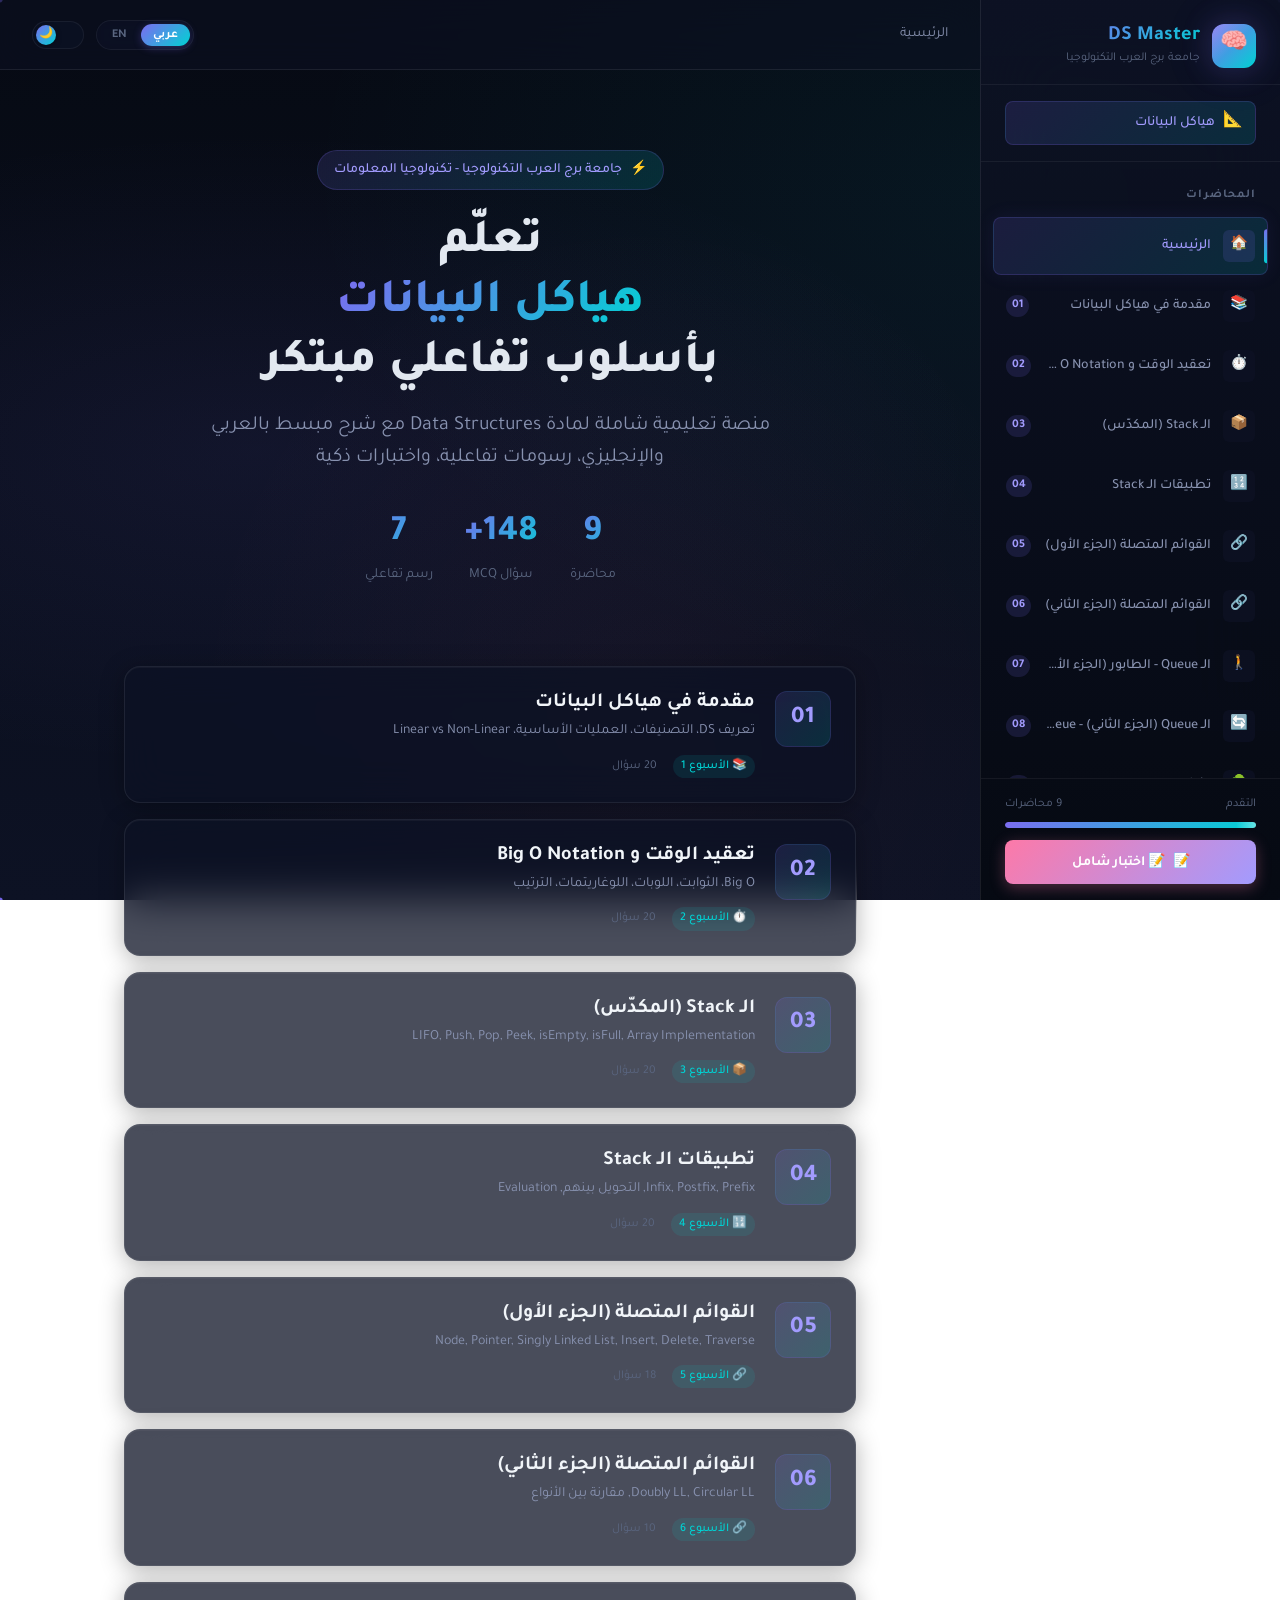
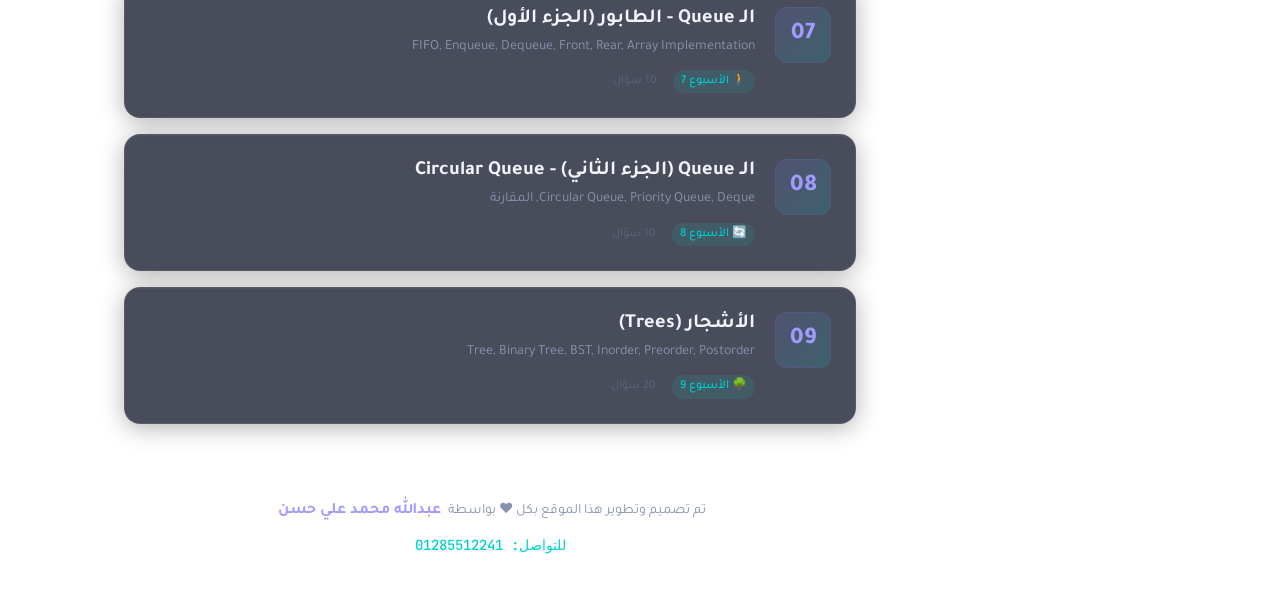
==== commit bbf1c5a9: "Add Google Analytics snippet" ====
--- a/index.html
+++ b/index.html
@@ -11,17 +11,15 @@
     <!-- Favicon -->
     <link rel="icon" href="data:image/svg+xml,<svg xmlns='http://www.w3.org/2000/svg' viewBox='0 0 100 100'><text y='.9em' font-size='90'>🧠</text></svg>">
 
-    <!-- Google Analytics (Free Visitor Tracking) -->
-    <!-- لمتابعة الزوار مجاناً، قم بإنشاء حساب في Google Analytics وضع كود التتبع هنا بدلاً من G-XXXXXXXXXX -->
-    <!--
-    <script async src="https://www.googletagmanager.com/gtag/js?id=G-XXXXXXXXXX"></script>
+    <!-- Google tag (gtag.js) -->
+    <script async src="https://www.googletagmanager.com/gtag/js?id=G-RP2KBLJN0N"></script>
     <script>
       window.dataLayer = window.dataLayer || [];
       function gtag(){dataLayer.push(arguments);}
       gtag('js', new Date());
-      gtag('config', 'G-XXXXXXXXXX');
+
+      gtag('config', 'G-RP2KBLJN0N');
     </script>
-    -->
 
     <!-- Styles -->
     <link rel="stylesheet" href="css/style.css">
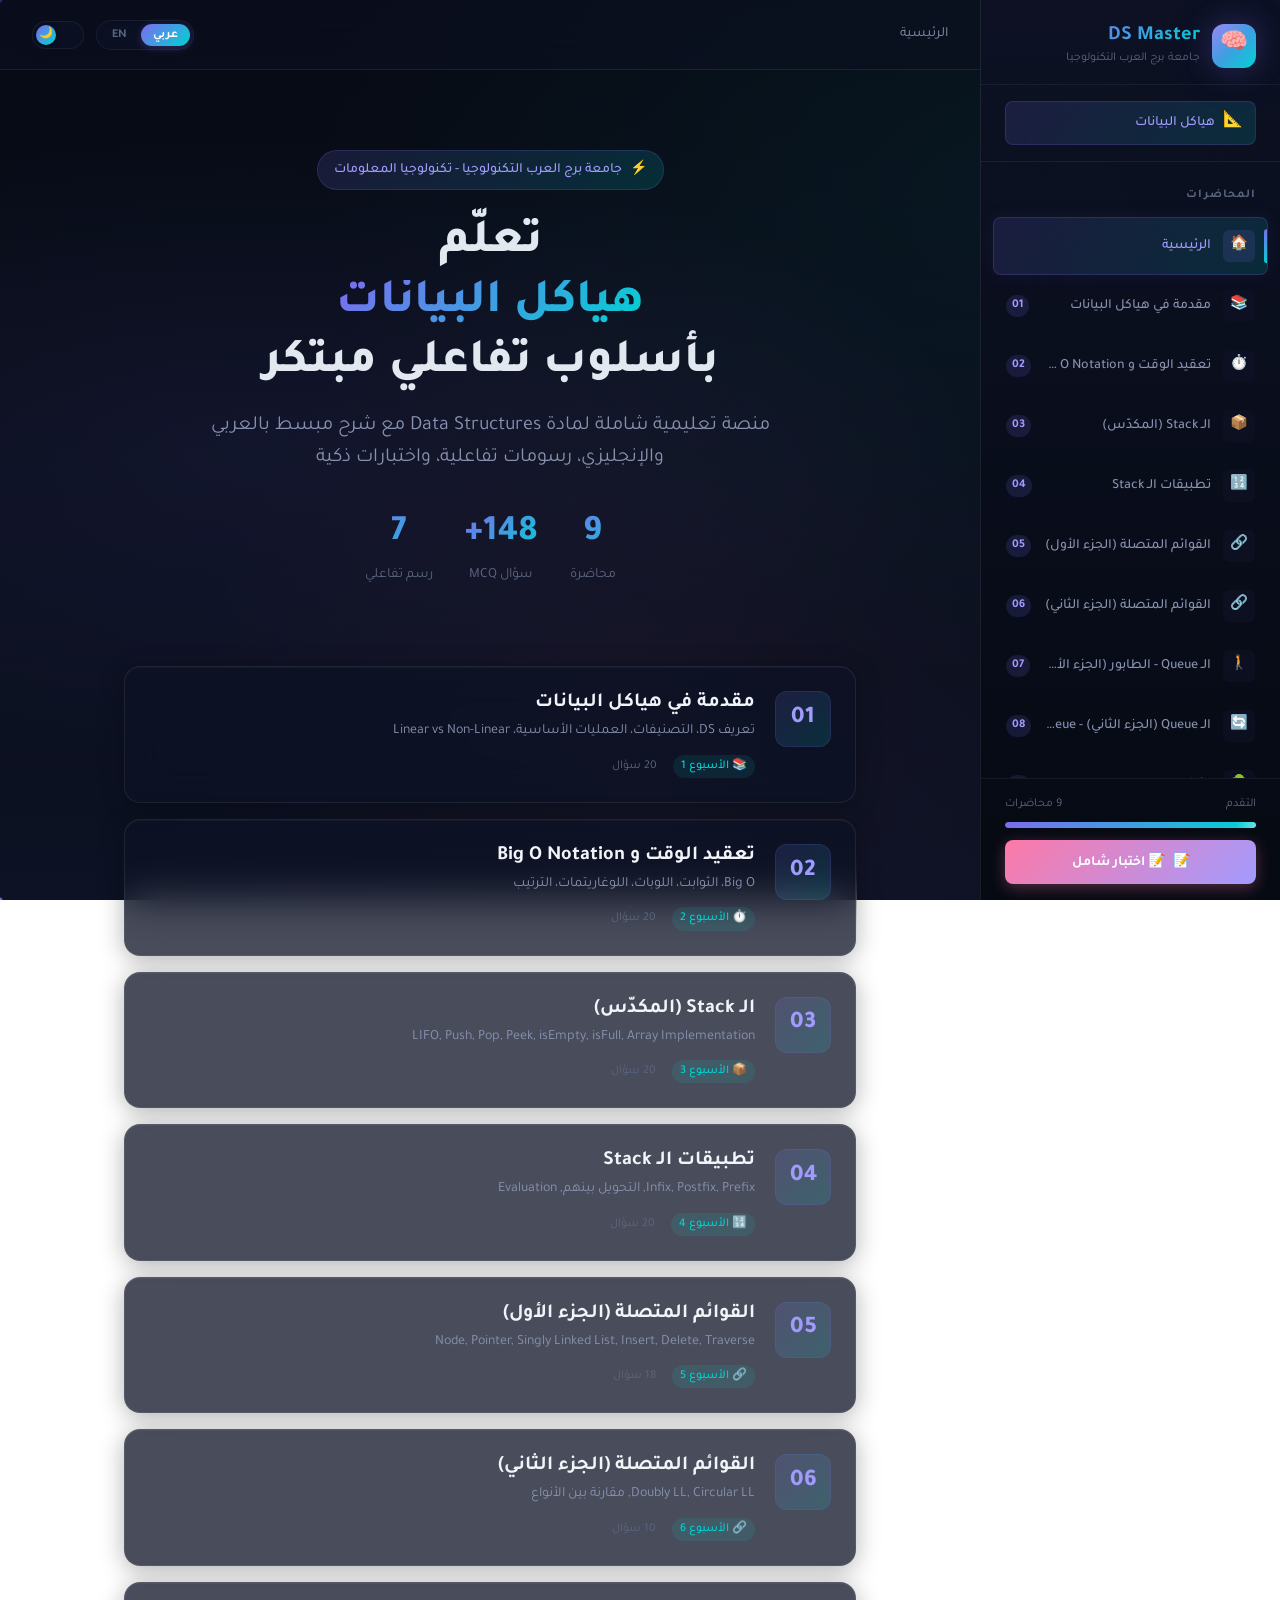
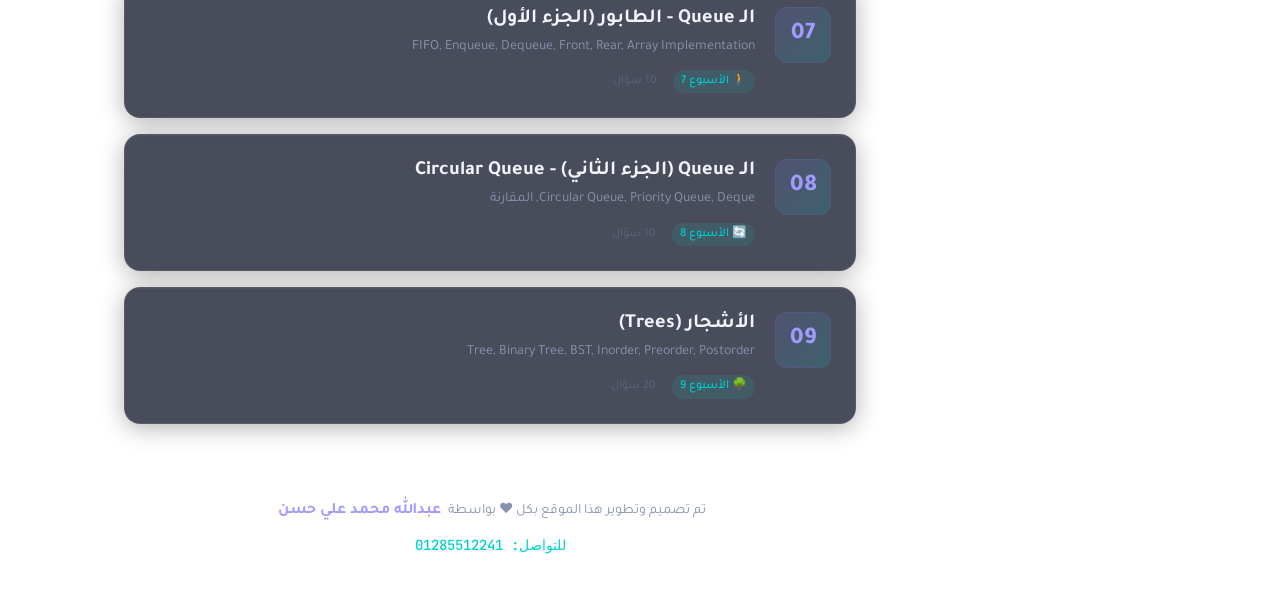
==== commit 4bf46b36: "Add Vercel Analytics code" ====
--- a/index.html
+++ b/index.html
@@ -20,6 +20,12 @@
 
       gtag('config', 'G-RP2KBLJN0N');
     </script>
+
+    <!-- Vercel Web Analytics -->
+    <script>
+      window.va = window.va || function () { (window.vaq = window.vaq || []).push(arguments); };
+    </script>
+    <script defer src="/_vercel/insights/script.js"></script>
 
     <!-- Styles -->
     <link rel="stylesheet" href="css/style.css">
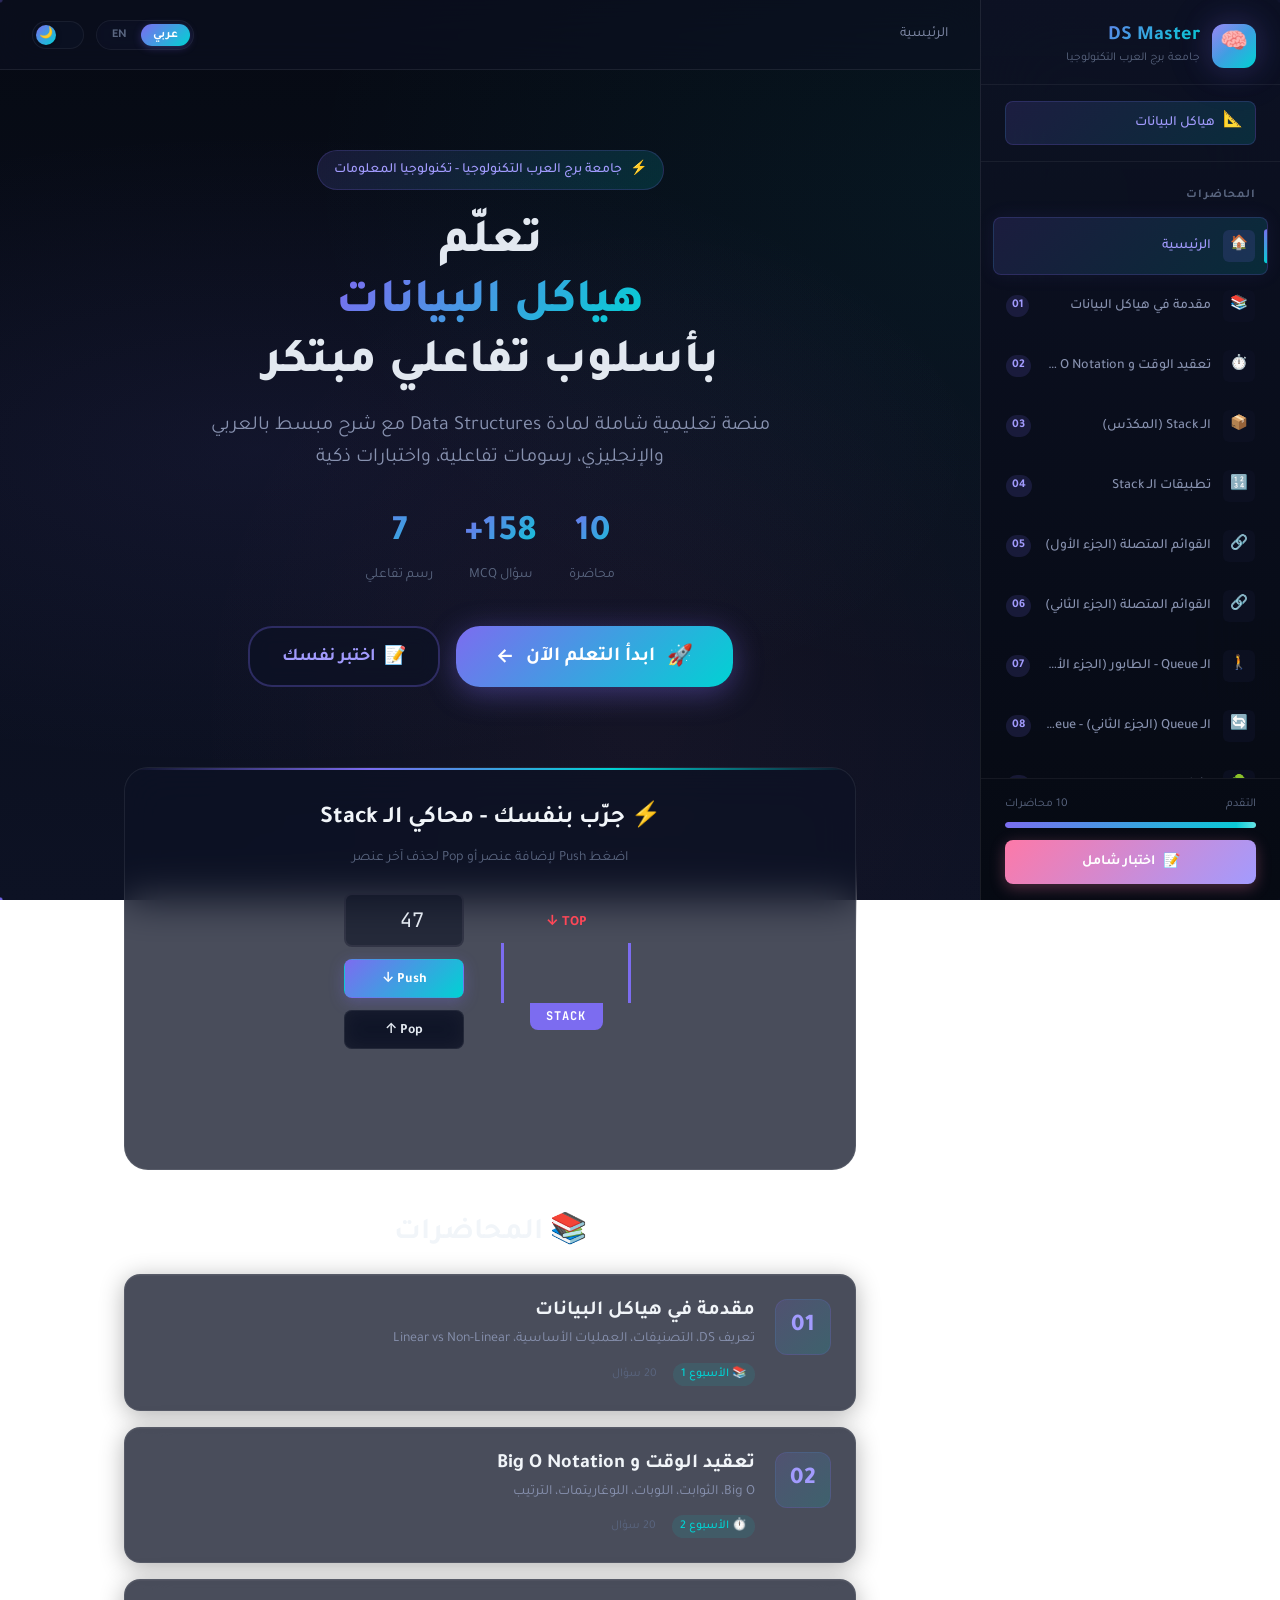
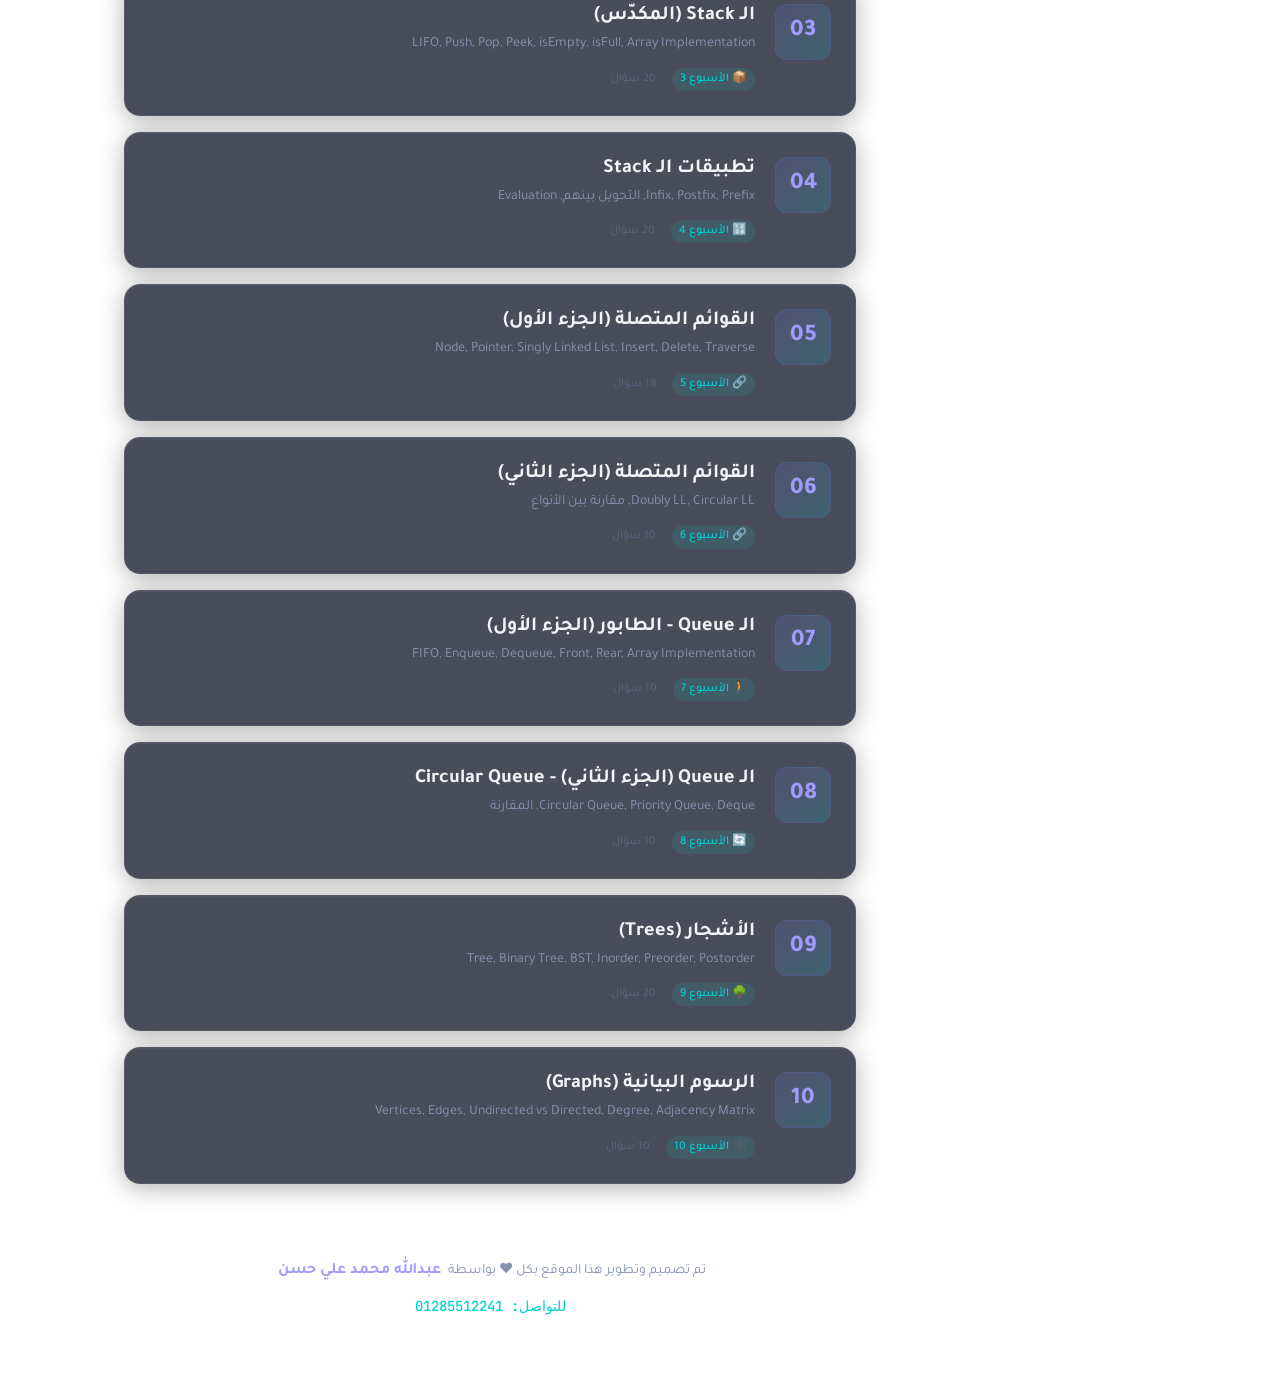
==== commit a967f3ac: "Add Lecture 10: Graph concepts and representations, update quizzes and exam" ====
--- a/index.html
+++ b/index.html
@@ -69,7 +69,7 @@
                 <div class="sidebar-progress">
                     <div class="progress-label">
                         <span>التقدم</span>
-                        <span>9 محاضرات</span>
+                        <span>10 محاضرات</span>
                     </div>
                     <div class="progress-bar">
                         <div class="progress-fill" style="width: 100%"></div>
--- a/css/style.css
+++ b/css/style.css
@@ -1814,6 +1814,268 @@
   gap: var(--space-4);
 }
 
+/* ── Hero CTA Buttons ── */
+.hero-cta-group {
+  display: flex;
+  justify-content: center;
+  gap: var(--space-4);
+  flex-wrap: wrap;
+  margin-top: var(--space-6);
+}
+
+.btn-cta-primary {
+  display: inline-flex;
+  align-items: center;
+  gap: var(--space-3);
+  padding: var(--space-4) var(--space-10);
+  background: var(--gradient-primary);
+  border: none;
+  border-radius: var(--radius-xl);
+  color: white;
+  font-size: var(--fs-lg);
+  font-weight: var(--fw-bold);
+  cursor: pointer;
+  transition: all var(--transition-normal);
+  box-shadow: 0 6px 30px rgba(var(--color-primary-rgb), 0.4);
+  position: relative;
+  overflow: hidden;
+}
+
+.btn-cta-primary::before {
+  content: '';
+  position: absolute;
+  inset: 0;
+  background: linear-gradient(135deg, rgba(255,255,255,0.2) 0%, transparent 50%);
+  opacity: 0;
+  transition: opacity var(--transition-fast);
+}
+
+.btn-cta-primary:hover {
+  transform: translateY(-3px) scale(1.03);
+  box-shadow: 0 10px 45px rgba(var(--color-primary-rgb), 0.55);
+}
+
+.btn-cta-primary:hover::before { opacity: 1; }
+
+.cta-icon { font-size: 1.3rem; }
+.cta-arrow { 
+  transition: transform var(--transition-normal); 
+  font-size: 1.2rem;
+}
+.btn-cta-primary:hover .cta-arrow { 
+  transform: translateX(4px); 
+}
+body[dir="rtl"] .btn-cta-primary:hover .cta-arrow {
+  transform: translateX(-4px);
+}
+
+.btn-cta-secondary {
+  display: inline-flex;
+  align-items: center;
+  gap: var(--space-2);
+  padding: var(--space-4) var(--space-8);
+  background: var(--bg-surface);
+  border: 2px solid rgba(var(--color-primary-rgb), 0.3);
+  border-radius: var(--radius-xl);
+  color: var(--color-primary-light);
+  font-size: var(--fs-md);
+  font-weight: var(--fw-semibold);
+  cursor: pointer;
+  transition: all var(--transition-normal);
+  backdrop-filter: blur(10px);
+}
+
+.btn-cta-secondary:hover {
+  border-color: var(--color-primary);
+  background: rgba(var(--color-primary-rgb), 0.1);
+  transform: translateY(-2px);
+}
+
+/* ── Home Section Title ── */
+.home-section-title {
+  font-size: var(--fs-2xl);
+  font-weight: var(--fw-bold);
+  color: var(--text-heading);
+  margin: var(--space-8) 0 var(--space-4);
+  text-align: center;
+}
+
+/* ── Interactive Stack Demo ── */
+.home-demo-section {
+  background: var(--bg-surface);
+  backdrop-filter: blur(var(--blur-glass));
+  -webkit-backdrop-filter: blur(var(--blur-glass));
+  border: 1px solid var(--border-glass);
+  border-radius: var(--radius-xl);
+  padding: var(--space-8);
+  margin: var(--space-10) 0;
+  position: relative;
+  overflow: hidden;
+}
+
+.home-demo-section::before {
+  content: '';
+  position: absolute;
+  top: 0;
+  left: 0;
+  right: 0;
+  height: 2px;
+  background: var(--gradient-glow-line);
+}
+
+.demo-header {
+  text-align: center;
+  margin-bottom: var(--space-6);
+}
+
+.demo-title {
+  font-size: var(--fs-xl);
+  font-weight: var(--fw-bold);
+  color: var(--text-heading);
+  margin-bottom: var(--space-2);
+}
+
+.demo-desc {
+  color: var(--text-muted);
+  font-size: var(--fs-sm);
+}
+
+.demo-body {
+  display: flex;
+  align-items: center;
+  justify-content: center;
+  gap: var(--space-8);
+  flex-wrap: wrap;
+}
+
+.demo-stack-container {
+  display: flex;
+  flex-direction: column;
+  align-items: center;
+  min-width: 140px;
+}
+
+.demo-stack-label {
+  color: var(--color-important);
+  font-weight: var(--fw-bold);
+  font-size: var(--fs-sm);
+  margin-bottom: var(--space-2);
+  animation: float 2s ease-in-out infinite;
+}
+
+.demo-stack {
+  display: flex;
+  flex-direction: column;
+  min-height: 60px;
+  min-width: 130px;
+  border-left: 3px solid var(--color-primary);
+  border-right: 3px solid var(--color-primary);
+  padding: var(--space-2);
+  gap: var(--space-1);
+}
+
+.demo-stack-base {
+  background: var(--color-primary);
+  color: white;
+  text-align: center;
+  padding: var(--space-1) var(--space-4);
+  border-radius: 0 0 var(--radius-sm) var(--radius-sm);
+  font-family: var(--font-code);
+  font-weight: var(--fw-bold);
+  font-size: var(--fs-xs);
+  letter-spacing: 0.1em;
+}
+
+.demo-stack-item {
+  padding: var(--space-2) var(--space-4);
+  border: 2px solid;
+  border-radius: var(--radius-xs);
+  text-align: center;
+  font-family: var(--font-code);
+  font-weight: var(--fw-bold);
+  color: var(--text-heading);
+  display: flex;
+  align-items: center;
+  justify-content: center;
+  gap: var(--space-2);
+  transition: all var(--transition-normal);
+}
+
+.demo-stack-item.is-top {
+  animation: glowPulse 1.5s ease-in-out infinite !important;
+}
+
+.demo-top-badge {
+  font-size: var(--fs-xs);
+  padding: 1px 6px;
+  border-radius: var(--radius-full);
+  background: rgba(255,255,255,0.15);
+  font-weight: var(--fw-semibold);
+}
+
+.demo-stack-empty {
+  padding: var(--space-4);
+  color: var(--text-muted);
+  font-style: italic;
+  text-align: center;
+}
+
+.demo-controls {
+  display: flex;
+  flex-direction: column;
+  gap: var(--space-3);
+  align-items: stretch;
+  min-width: 120px;
+}
+
+.demo-controls input {
+  padding: var(--space-3);
+  border: 2px solid var(--border-primary);
+  border-radius: var(--radius-sm);
+  background: var(--bg-input);
+  color: var(--text-primary);
+  font-family: var(--font-code);
+  font-size: var(--fs-lg);
+  text-align: center;
+  width: 100%;
+  transition: border-color var(--transition-fast);
+}
+
+.demo-controls input:focus {
+  outline: none;
+  border-color: var(--color-primary);
+  box-shadow: 0 0 15px rgba(var(--color-primary-rgb), 0.2);
+}
+
+.demo-output {
+  width: 100%;
+  text-align: center;
+  margin-top: var(--space-4);
+  padding: var(--space-3);
+  border-radius: var(--radius-sm);
+  font-size: var(--fs-sm);
+  font-weight: var(--fw-medium);
+  min-height: 40px;
+}
+
+.demo-output-success {
+  background: rgba(var(--color-success-rgb), 0.1);
+  color: var(--color-success);
+  border: 1px solid rgba(var(--color-success-rgb), 0.2);
+}
+
+.demo-output-error {
+  background: rgba(var(--color-important-rgb), 0.1);
+  color: var(--color-important);
+  border: 1px solid rgba(var(--color-important-rgb), 0.2);
+}
+
+.demo-output-info {
+  background: rgba(var(--color-secondary-rgb), 0.1);
+  color: var(--color-secondary);
+  border: 1px solid rgba(var(--color-secondary-rgb), 0.2);
+}
+
 /* ============================================================
    13. ANIMATIONS & KEYFRAMES
    ============================================================ */
@@ -1913,7 +2175,7 @@
   }
 
   .sidebar.open {
-    transform: translateX(0);
+    transform: translateX(0) !important;
   }
 
   .header {
@@ -1958,9 +2220,11 @@
     opacity: 0;
     pointer-events: none;
     transition: opacity var(--transition-normal);
+    backdrop-filter: blur(4px);
+    -webkit-backdrop-filter: blur(4px);
   }
 
-  .sidebar.open ~ .sidebar-overlay {
+  .sidebar-overlay.open {
     opacity: 1;
     pointer-events: auto;
   }
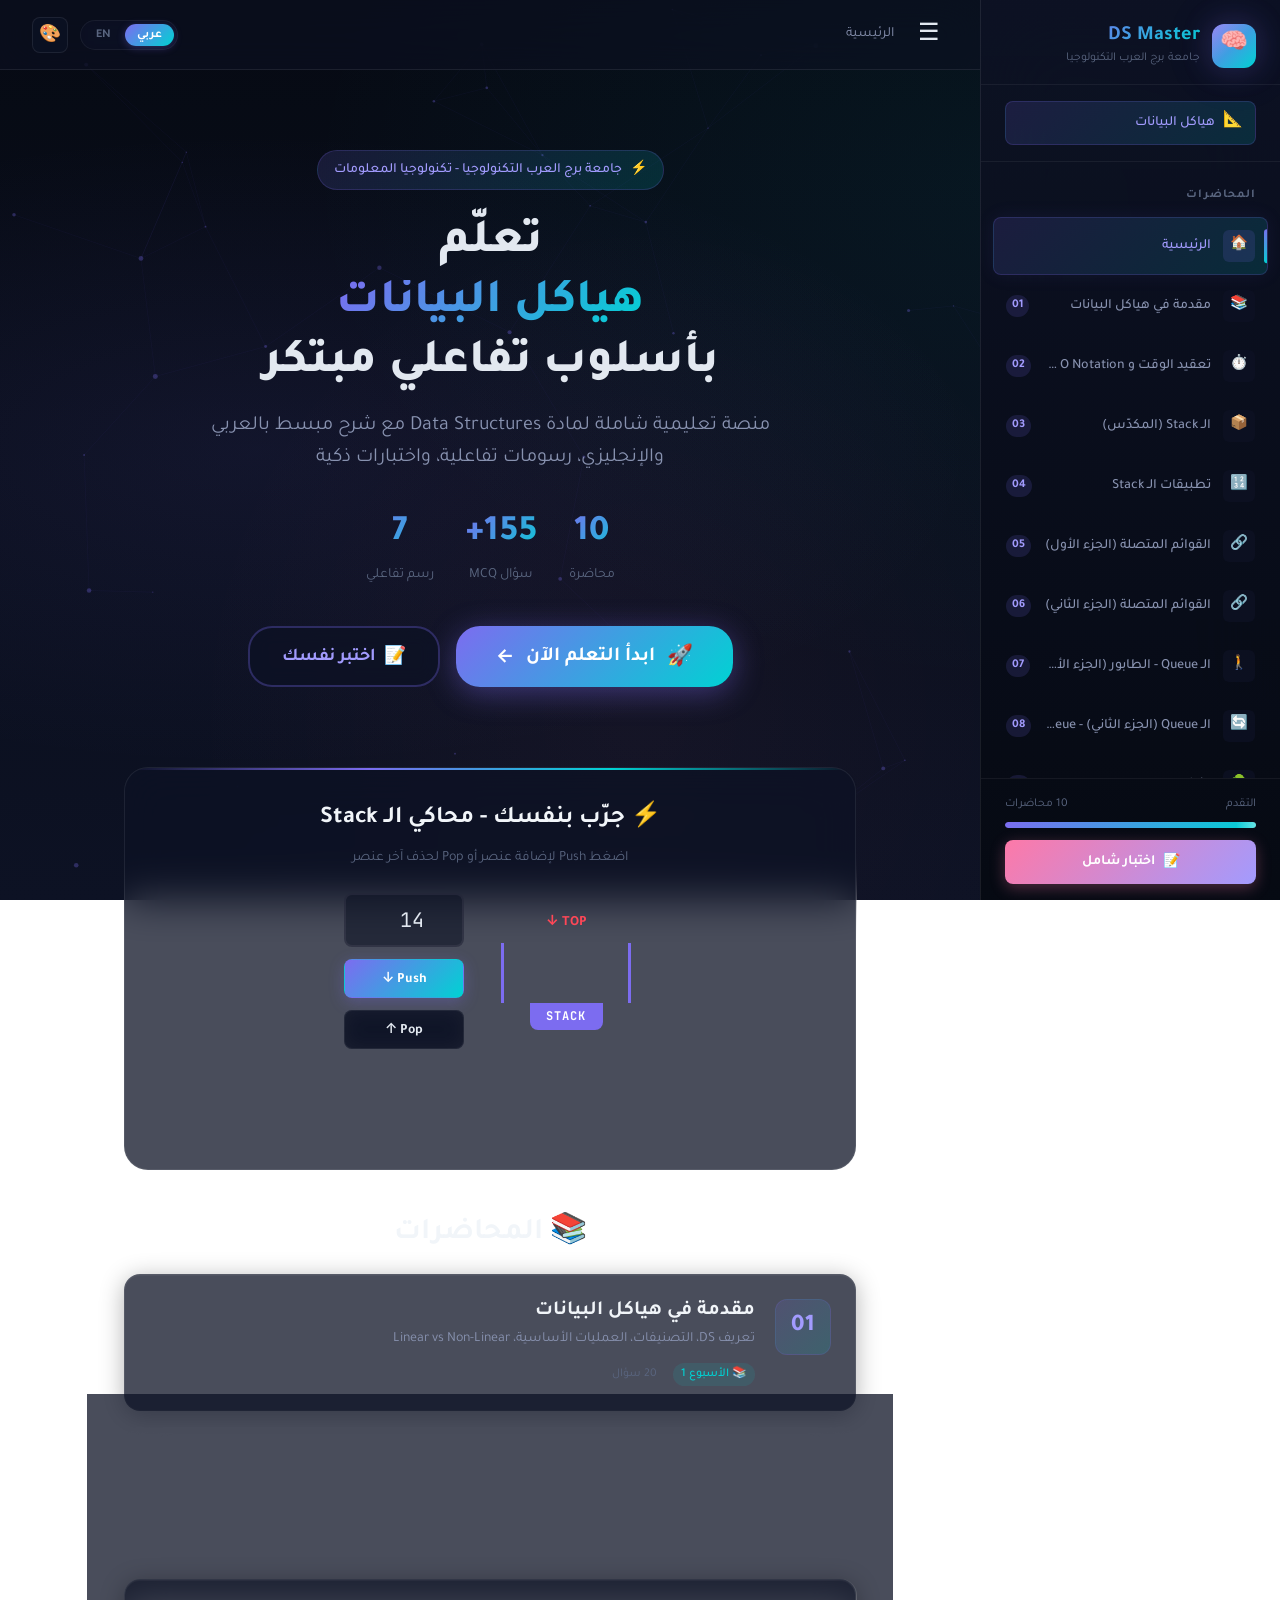
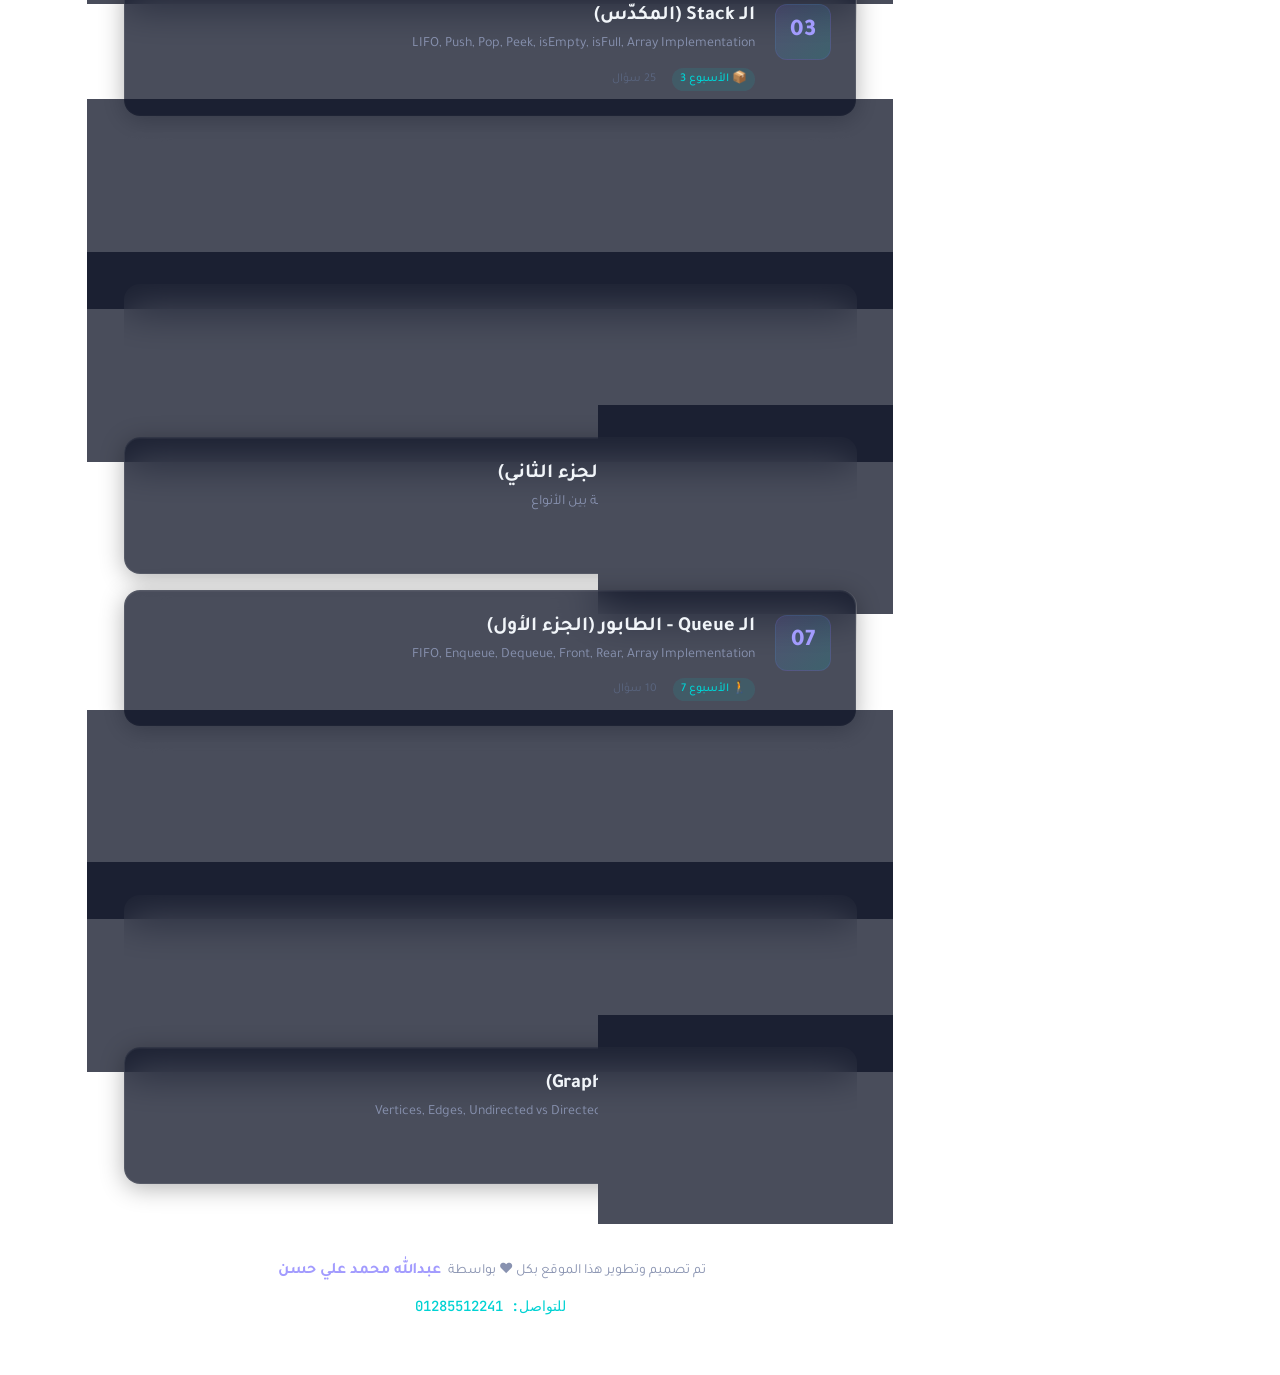
==== commit 7f349491: "feat: add theme customizer and update quizzes" ====
--- a/index.html
+++ b/index.html
@@ -102,9 +102,43 @@
                         <button class="lang-option" data-lang="en" onclick="setLanguage('en')">EN</button>
                     </div>
 
-                    <!-- Theme Toggle -->
-                    <div class="theme-toggle" onclick="toggleTheme()" role="button" aria-label="Toggle Theme">
-                        <div class="theme-toggle-thumb">🌙</div>
+                    <!-- Theme Menu -->
+                    <div class="theme-menu-container">
+                        <button class="theme-menu-btn" onclick="toggleThemeMenu(event)" aria-label="Theme Menu">
+                            <span class="theme-menu-icon">🎨</span>
+                        </button>
+                        <div class="theme-menu-dropdown" id="theme-menu-dropdown">
+                            <div class="theme-dropdown-header">
+                                <span class="theme-dropdown-title">المظهر / Appearance</span>
+                                <span class="theme-dropdown-icon">🎨</span>
+                            </div>
+                            
+                            <!-- Modes -->
+                            <div class="theme-modes-row">
+                                <button class="theme-mode-btn" data-mode="light" onclick="selectThemeMode('light')">
+                                    <span class="mode-icon">☀️</span>
+                                    <span class="mode-label" data-ar="فاتح" data-en="Light">فاتح</span>
+                                </button>
+                                <button class="theme-mode-btn" data-mode="dark" onclick="selectThemeMode('dark')">
+                                    <span class="mode-icon">🌙</span>
+                                    <span class="mode-label" data-ar="داكن" data-en="Dark">داكن</span>
+                                </button>
+                                <button class="theme-mode-btn" data-mode="black" onclick="selectThemeMode('black')">
+                                    <span class="mode-icon">🌑</span>
+                                    <span class="mode-label" data-ar="أسود" data-en="Black">أسود</span>
+                                </button>
+                            </div>
+                            
+                            <!-- Accents -->
+                            <div class="theme-accents-grid">
+                                <button class="theme-accent-dot" data-accent="purple" style="background-color: #7c6cf0;" onclick="selectThemeAccent('purple')" title="Indigo"></button>
+                                <button class="theme-accent-dot" data-accent="teal" style="background-color: #00d2d3;" onclick="selectThemeAccent('teal')" title="Teal"></button>
+                                <button class="theme-accent-dot" data-accent="blue" style="background-color: #3b82f6;" onclick="selectThemeAccent('blue')" title="Blue"></button>
+                                <button class="theme-accent-dot" data-accent="green" style="background-color: #10b981;" onclick="selectThemeAccent('green')" title="Green"></button>
+                                <button class="theme-accent-dot" data-accent="orange" style="background-color: #f97316;" onclick="selectThemeAccent('orange')" title="Orange"></button>
+                                <button class="theme-accent-dot" data-accent="pink" style="background-color: #ec4899;" onclick="selectThemeAccent('pink')" title="Pink"></button>
+                            </div>
+                        </div>
                     </div>
                 </div>
             </header>
--- a/css/style.css
+++ b/css/style.css
@@ -22,7 +22,7 @@
 
   --border-primary: rgba(255, 255, 255, 0.06);
   --border-hover: rgba(255, 255, 255, 0.12);
-  --border-glow: rgba(108, 92, 231, 0.4);
+  --border-glow: rgba(var(--color-primary-rgb), 0.4);
   --border-glass: rgba(255, 255, 255, 0.08);
 
   --color-primary: #7c6cf0;
@@ -43,6 +43,19 @@
   --color-error: #ff4757;
   --color-info: #74b9ff;
 
+  --accent-purple: 124, 108, 240;      /* #7c6cf0 */
+  --accent-purple-hex: #7c6cf0;
+  --accent-teal: 0, 210, 211;         /* #00d2d3 */
+  --accent-teal-hex: #00d2d3;
+  --accent-blue: 59, 130, 246;         /* #3b82f6 */
+  --accent-blue-hex: #3b82f6;
+  --accent-green: 16, 185, 129;        /* #10b981 */
+  --accent-green-hex: #10b981;
+  --accent-orange: 249, 115, 22;       /* #f97316 */
+  --accent-orange-hex: #f97316;
+  --accent-pink: 236, 72, 153;         /* #ec4899 */
+  --accent-pink-hex: #ec4899;
+
   --text-primary: #e2e8f0;
   --text-secondary: #8892b0;
   --text-muted: #5a6680;
@@ -51,15 +64,15 @@
   --text-code: #e6edf3;
   --text-link: var(--color-secondary);
 
-  --gradient-primary: linear-gradient(135deg, #7c6cf0 0%, #00d2d3 100%);
-  --gradient-primary-subtle: linear-gradient(135deg, rgba(124,108,240,0.15) 0%, rgba(0,210,211,0.15) 100%);
-  --gradient-secondary: linear-gradient(135deg, #00d2d3 0%, #55efc4 100%);
-  --gradient-accent: linear-gradient(135deg, #fd79a8 0%, #a29bfe 100%);
-  --gradient-bg: radial-gradient(ellipse at 20% 50%, rgba(124,108,240,0.08) 0%, transparent 50%),
-                 radial-gradient(ellipse at 80% 20%, rgba(0,210,211,0.06) 0%, transparent 50%),
-                 radial-gradient(ellipse at 50% 80%, rgba(253,121,168,0.04) 0%, transparent 50%),
+  --gradient-primary: linear-gradient(135deg, var(--color-primary) 0%, var(--color-secondary) 100%);
+  --gradient-primary-subtle: linear-gradient(135deg, rgba(var(--color-primary-rgb), 0.15) 0%, rgba(var(--color-secondary-rgb), 0.15) 100%);
+  --gradient-secondary: linear-gradient(135deg, var(--color-secondary) 0%, var(--color-secondary-light) 100%);
+  --gradient-accent: linear-gradient(135deg, var(--color-accent) 0%, var(--color-primary-light) 100%);
+  --gradient-bg: radial-gradient(ellipse at 20% 50%, rgba(var(--color-primary-rgb), 0.08) 0%, transparent 50%),
+                 radial-gradient(ellipse at 80% 20%, rgba(var(--color-secondary-rgb), 0.06) 0%, transparent 50%),
+                 radial-gradient(ellipse at 50% 80%, rgba(var(--color-accent-rgb), 0.04) 0%, transparent 50%),
                  linear-gradient(180deg, #060a13 0%, #0d1224 100%);
-  --gradient-card: linear-gradient(135deg, rgba(124,108,240,0.06) 0%, rgba(0,210,211,0.03) 100%);
+  --gradient-card: linear-gradient(135deg, rgba(var(--color-primary-rgb), 0.06) 0%, rgba(var(--color-secondary-rgb), 0.03) 100%);
   --gradient-sidebar: linear-gradient(180deg, rgba(13,18,36,0.95) 0%, rgba(6,10,19,0.98) 100%);
   --gradient-glow-line: linear-gradient(90deg, transparent, var(--color-primary), var(--color-secondary), transparent);
 
@@ -68,11 +81,11 @@
   --shadow-md: 0 4px 20px rgba(0,0,0,0.4);
   --shadow-lg: 0 8px 40px rgba(0,0,0,0.5);
   --shadow-xl: 0 16px 64px rgba(0,0,0,0.6);
-  --shadow-glow-primary: 0 0 30px rgba(124,108,240,0.25), 0 0 60px rgba(124,108,240,0.1);
-  --shadow-glow-secondary: 0 0 30px rgba(0,210,211,0.25), 0 0 60px rgba(0,210,211,0.1);
-  --shadow-glow-accent: 0 0 30px rgba(253,121,168,0.2);
+  --shadow-glow-primary: 0 0 30px rgba(var(--color-primary-rgb), 0.25), 0 0 60px rgba(var(--color-primary-rgb), 0.1);
+  --shadow-glow-secondary: 0 0 30px rgba(var(--color-secondary-rgb), 0.25), 0 0 60px rgba(var(--color-secondary-rgb), 0.1);
+  --shadow-glow-accent: 0 0 30px rgba(var(--color-accent-rgb), 0.2);
   --shadow-card: 0 4px 24px rgba(0,0,0,0.3), inset 0 1px 0 rgba(255,255,255,0.04);
-  --shadow-card-hover: 0 8px 40px rgba(0,0,0,0.4), 0 0 30px rgba(124,108,240,0.15);
+  --shadow-card-hover: 0 8px 40px rgba(0,0,0,0.4), 0 0 30px rgba(var(--color-primary-rgb), 0.15);
 
   --blur-glass: 20px;
   --blur-heavy: 40px;
@@ -141,7 +154,7 @@
 
   --scrollbar-w: 6px;
   --scrollbar-track: rgba(255,255,255,0.03);
-  --scrollbar-thumb: rgba(124,108,240,0.3);
+  --scrollbar-thumb: rgba(var(--color-primary-rgb), 0.3);
 }
 
 /* ── Light Theme ── */
@@ -157,7 +170,7 @@
 
   --border-primary: rgba(0, 0, 0, 0.08);
   --border-hover: rgba(0, 0, 0, 0.15);
-  --border-glow: rgba(95, 61, 196, 0.3);
+  --border-glow: rgba(var(--color-primary-rgb), 0.3);
   --border-glass: rgba(0, 0, 0, 0.06);
 
   --color-primary: #5f3dc4;
@@ -175,8 +188,8 @@
   --text-inverse: #f1f5f9;
   --text-code: #1f2937;
 
-  --gradient-bg: radial-gradient(ellipse at 20% 50%, rgba(95,61,196,0.06) 0%, transparent 50%),
-                 radial-gradient(ellipse at 80% 20%, rgba(8,145,178,0.05) 0%, transparent 50%),
+  --gradient-bg: radial-gradient(ellipse at 20% 50%, rgba(var(--color-primary-rgb), 0.06) 0%, transparent 50%),
+                 radial-gradient(ellipse at 80% 20%, rgba(var(--color-secondary-rgb), 0.05) 0%, transparent 50%),
                  linear-gradient(180deg, #f4f6fb 0%, #eef1f8 100%);
   --gradient-sidebar: linear-gradient(180deg, rgba(255,255,255,0.95) 0%, rgba(244,246,251,0.98) 100%);
 
@@ -185,13 +198,85 @@
   --shadow-md: 0 4px 20px rgba(0,0,0,0.1);
   --shadow-lg: 0 8px 40px rgba(0,0,0,0.12);
   --shadow-xl: 0 16px 64px rgba(0,0,0,0.15);
-  --shadow-glow-primary: 0 0 30px rgba(95,61,196,0.15), 0 0 60px rgba(95,61,196,0.05);
-  --shadow-glow-secondary: 0 0 30px rgba(8,145,178,0.15);
+  --shadow-glow-primary: 0 0 30px rgba(var(--color-primary-rgb), 0.15), 0 0 60px rgba(var(--color-primary-rgb), 0.05);
+  --shadow-glow-secondary: 0 0 30px rgba(var(--color-secondary-rgb), 0.15);
   --shadow-card: 0 4px 24px rgba(0,0,0,0.06), inset 0 1px 0 rgba(255,255,255,0.5);
-  --shadow-card-hover: 0 8px 40px rgba(0,0,0,0.1), 0 0 30px rgba(95,61,196,0.08);
+  --shadow-card-hover: 0 8px 40px rgba(0,0,0,0.1), 0 0 30px rgba(var(--color-primary-rgb), 0.08);
 
   --scrollbar-track: rgba(0,0,0,0.03);
-  --scrollbar-thumb: rgba(95,61,196,0.25);
+  --scrollbar-thumb: rgba(var(--color-primary-rgb), 0.25);
+}
+
+/* ── Pitch Black Theme (Additional) ── */
+[data-theme="black"] {
+  --bg-primary: #000000;
+  --bg-secondary: #050505;
+  --bg-tertiary: #0b0b0c;
+  --bg-surface: rgba(8, 8, 8, 0.88);
+  --bg-surface-hover: rgba(16, 16, 16, 0.95);
+  --bg-glass: rgba(0, 0, 0, 0.8);
+  --bg-code: #000000;
+  --bg-input: rgba(6, 6, 6, 0.9);
+
+  --border-primary: rgba(255, 255, 255, 0.09);
+  --border-hover: rgba(255, 255, 255, 0.16);
+  --border-glow: rgba(var(--color-primary-rgb), 0.5);
+  --border-glass: rgba(255, 255, 255, 0.11);
+
+  --color-primary: #7c6cf0;
+  --color-primary-rgb: 124, 108, 240;
+  --color-primary-light: #a29bfe;
+  --color-primary-dark: #5a4bd1;
+  --color-secondary: #00d2d3;
+  --color-secondary-rgb: 0, 210, 211;
+  --color-secondary-light: #55efc4;
+
+  --text-primary: #f4f4f5;
+  --text-secondary: #a1a1aa;
+  --text-muted: #52525b;
+  --text-heading: #fafafa;
+  --text-inverse: #000000;
+
+  --gradient-bg: radial-gradient(ellipse at 20% 50%, rgba(var(--color-primary-rgb), 0.15) 0%, transparent 50%),
+                 radial-gradient(ellipse at 80% 20%, rgba(var(--color-secondary-rgb), 0.1) 0%, transparent 50%),
+                 linear-gradient(180deg, #000000 0%, #050505 100%);
+  --gradient-sidebar: linear-gradient(180deg, rgba(5,5,5,0.99) 0%, rgba(0,0,0,1) 100%);
+
+  --shadow-xs: 0 1px 3px rgba(0,0,0,0.6);
+  --shadow-sm: 0 2px 8px rgba(0,0,0,0.7);
+  --shadow-md: 0 4px 20px rgba(0,0,0,0.8);
+  --shadow-lg: 0 8px 40px rgba(0,0,0,0.9);
+  --shadow-xl: 0 16px 64px rgba(0,0,0,0.95);
+  --shadow-card: 0 4px 24px rgba(0,0,0,0.7), inset 0 1px 0 rgba(255,255,255,0.06);
+  --shadow-card-hover: 0 8px 40px rgba(0,0,0,0.9), 0 0 30px rgba(var(--color-primary-rgb), 0.25);
+
+  --scrollbar-track: rgba(0,0,0,0.3);
+  --scrollbar-thumb: rgba(255,255,255,0.15);
+}
+
+[data-accent="purple"] { 
+  --color-primary-rgb: var(--accent-purple); 
+  --color-primary: var(--accent-purple-hex);
+}
+[data-accent="teal"] { 
+  --color-primary-rgb: var(--accent-teal); 
+  --color-primary: var(--accent-teal-hex);
+}
+[data-accent="blue"] { 
+  --color-primary-rgb: var(--accent-blue); 
+  --color-primary: var(--accent-blue-hex);
+}
+[data-accent="green"] { 
+  --color-primary-rgb: var(--accent-green); 
+  --color-primary: var(--accent-green-hex);
+}
+[data-accent="orange"] { 
+  --color-primary-rgb: var(--accent-orange); 
+  --color-primary: var(--accent-orange-hex);
+}
+[data-accent="pink"] { 
+  --color-primary-rgb: var(--accent-pink); 
+  --color-primary: var(--accent-pink-hex);
 }
 
 /* ============================================================
@@ -304,6 +389,178 @@
   gap: var(--space-3);
 }
 
+/* ── Lang Toggle ── */
+.lang-toggle {
+  display: flex;
+  background: var(--bg-input);
+  border-radius: var(--radius-sm);
+  padding: 2px;
+  border: 1px solid var(--border-glass);
+}
+
+.lang-option {
+  background: transparent;
+  border: none;
+  color: var(--text-secondary);
+  padding: var(--space-1) var(--space-3);
+  font-size: var(--fs-xs);
+  font-weight: var(--fw-medium);
+  border-radius: calc(var(--radius-sm) - 2px);
+  transition: all var(--transition-fast);
+}
+
+.lang-option:hover {
+  color: var(--text-primary);
+}
+
+.lang-option.active {
+  background: var(--bg-surface);
+  color: var(--color-primary-light);
+  box-shadow: var(--shadow-xs);
+}
+
+/* ── Theme Menu ── */
+.theme-menu-container {
+  position: relative;
+  display: flex;
+  align-items: center;
+}
+
+.theme-menu-btn {
+  display: flex;
+  align-items: center;
+  justify-content: center;
+  width: 36px;
+  height: 36px;
+  border-radius: var(--radius-sm);
+  background: var(--bg-surface);
+  border: 1px solid var(--border-glass);
+  color: var(--text-primary);
+  font-size: 1.1rem;
+  transition: all var(--transition-fast);
+}
+
+.theme-menu-btn:hover {
+  background: var(--bg-surface-hover);
+  border-color: rgba(var(--color-primary-rgb), 0.3);
+  box-shadow: 0 0 10px rgba(var(--color-primary-rgb), 0.1);
+}
+
+.theme-menu-dropdown {
+  position: absolute;
+  top: 120%;
+  right: 0;
+  width: 280px;
+  background: var(--bg-surface);
+  backdrop-filter: blur(var(--blur-heavy));
+  -webkit-backdrop-filter: blur(var(--blur-heavy));
+  border: 1px solid var(--border-glass);
+  border-radius: var(--radius-md);
+  padding: var(--space-4);
+  box-shadow: var(--shadow-lg);
+  opacity: 0;
+  visibility: hidden;
+  transform: translateY(10px) scale(0.95);
+  transition: all var(--transition-fast);
+  z-index: var(--z-modal);
+  pointer-events: none;
+}
+
+body[dir="rtl"] .theme-menu-dropdown {
+  right: auto;
+  left: 0;
+}
+
+.theme-menu-dropdown.active {
+  opacity: 1;
+  visibility: visible;
+  transform: translateY(0) scale(1);
+  pointer-events: auto;
+}
+
+.theme-dropdown-header {
+  display: flex;
+  align-items: center;
+  justify-content: space-between;
+  margin-bottom: var(--space-4);
+  padding-bottom: var(--space-2);
+  border-bottom: 1px solid var(--border-primary);
+}
+
+.theme-dropdown-title {
+  font-size: var(--fs-sm);
+  font-weight: var(--fw-semibold);
+  color: var(--text-secondary);
+}
+
+.theme-modes-row {
+  display: flex;
+  gap: var(--space-2);
+  margin-bottom: var(--space-4);
+}
+
+.theme-mode-btn {
+  flex: 1;
+  display: flex;
+  flex-direction: column;
+  align-items: center;
+  gap: var(--space-2);
+  padding: var(--space-2);
+  background: var(--bg-input);
+  border: 1px solid var(--border-glass);
+  border-radius: var(--radius-sm);
+  color: var(--text-secondary);
+  transition: all var(--transition-fast);
+}
+
+.theme-mode-btn:hover {
+  background: var(--bg-surface-hover);
+  color: var(--text-primary);
+  border-color: var(--border-hover);
+}
+
+.theme-mode-btn.active {
+  background: var(--gradient-primary);
+  color: #fff;
+  border-color: transparent;
+  box-shadow: var(--shadow-glow-primary);
+}
+
+.mode-icon {
+  font-size: 1.2rem;
+}
+
+.mode-label {
+  font-size: var(--fs-xs);
+  font-weight: var(--fw-medium);
+}
+
+.theme-accents-grid {
+  display: grid;
+  grid-template-columns: repeat(6, 1fr);
+  gap: var(--space-2);
+  justify-items: center;
+}
+
+.theme-accent-dot {
+  width: 24px;
+  height: 24px;
+  border-radius: 50%;
+  border: 2px solid transparent;
+  cursor: pointer;
+  transition: transform var(--transition-fast), box-shadow var(--transition-fast);
+}
+
+.theme-accent-dot:hover {
+  transform: scale(1.1);
+}
+
+.theme-accent-dot.active {
+  transform: scale(1.2);
+  border: 2px solid #fff;
+  box-shadow: 0 0 0 2px var(--bg-surface), 0 0 10px currentColor;
+}
+
 .breadcrumb {
   display: flex;
   align-items: center;
@@ -316,7 +573,7 @@
 .breadcrumb-current { color: var(--text-primary); font-weight: var(--fw-medium); }
 
 .menu-toggle {
-  display: none;
+  display: flex;
   background: none;
   border: none;
   color: var(--text-primary);
@@ -2198,7 +2455,7 @@
     margin-right: 0;
   }
 
-  .menu-toggle { display: flex; }
+
 
   .home-hero-title { font-size: var(--fs-2xl); }
   .home-stats { gap: var(--space-4); }
@@ -2376,3 +2633,25 @@
   color: var(--color-secondary);
   font-weight: var(--fw-medium);
 }
+
+/* ── Sidebar collapsed on desktop (min-width: 769px) ── */
+@media (min-width: 769px) {
+  body.sidebar-closed .sidebar {
+    transform: translateX(-100%);
+  }
+  body.sidebar-closed[dir="rtl"] .sidebar {
+    transform: translateX(100%);
+  }
+  body.sidebar-closed .header {
+    left: 0;
+  }
+  body.sidebar-closed[dir="rtl"] .header {
+    right: 0;
+  }
+  body.sidebar-closed .main-content {
+    margin-left: 0;
+  }
+  body.sidebar-closed[dir="rtl"] .main-content {
+    margin-right: 0;
+  }
+}
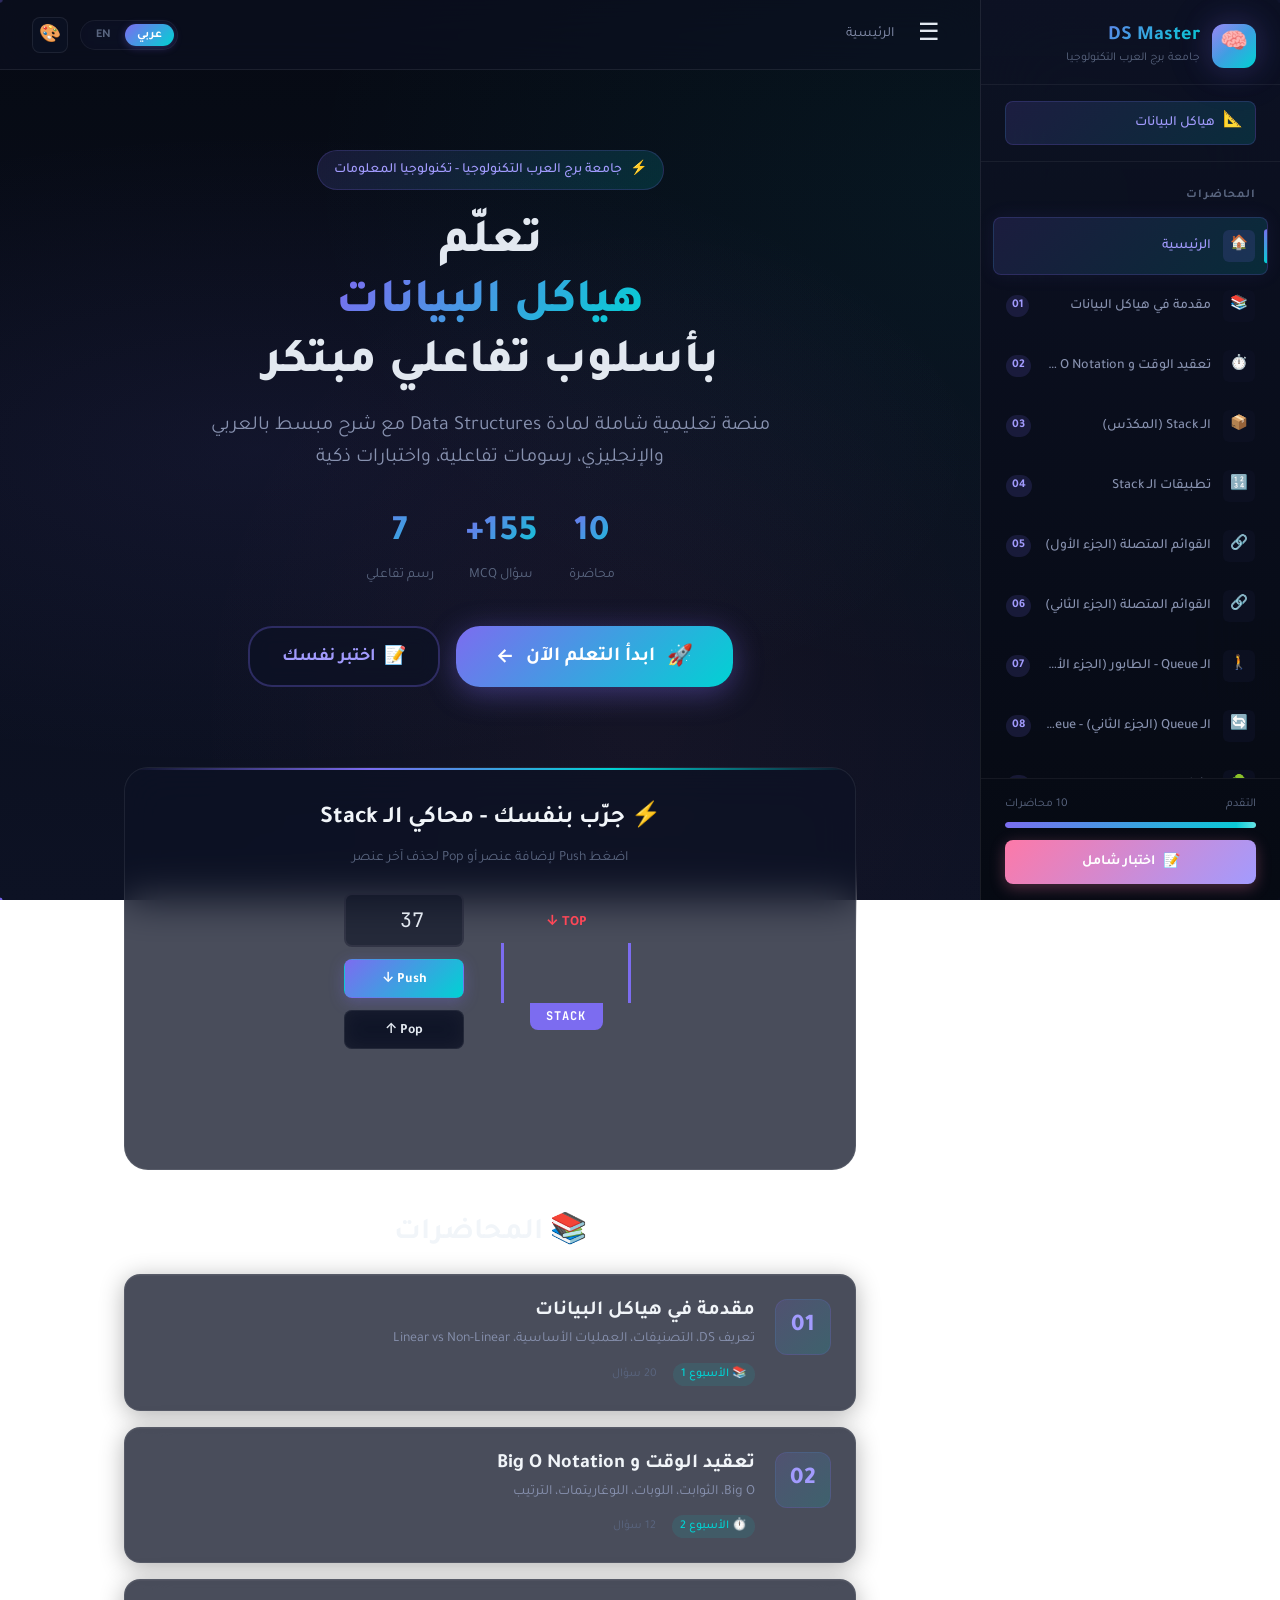
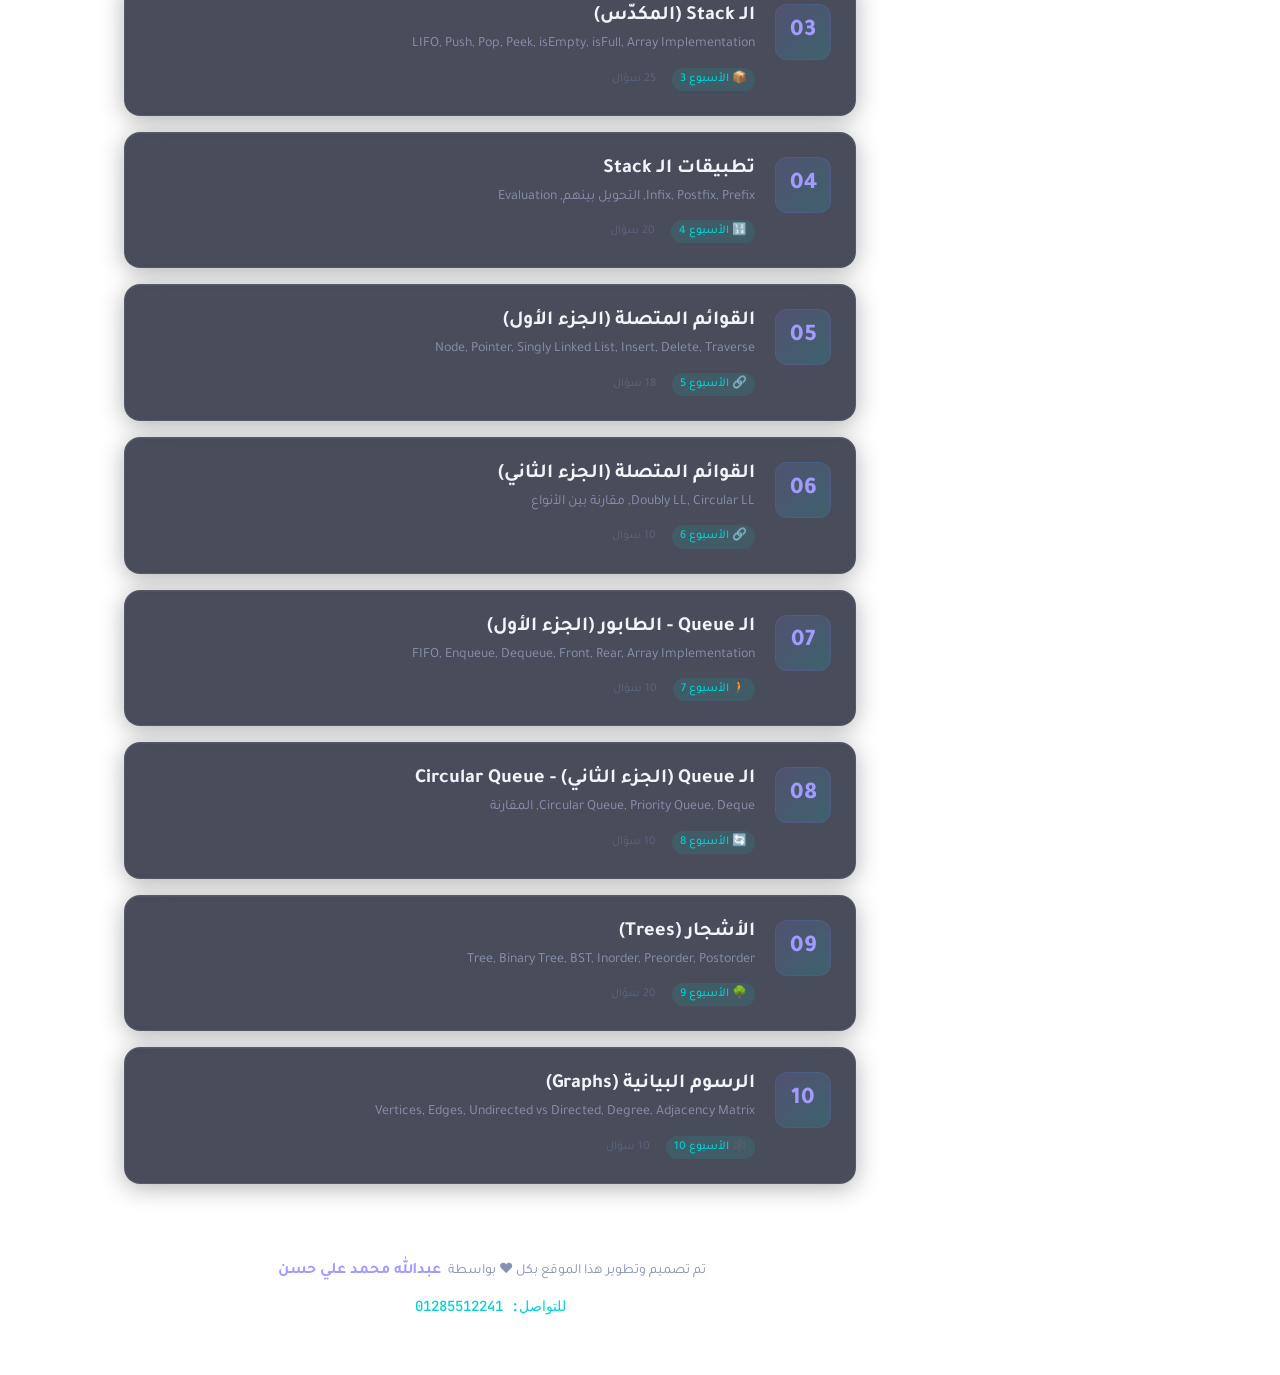
==== commit 937760bc: "feat: add animated background toggle and audit quizzes" ====
--- a/index.html
+++ b/index.html
@@ -138,6 +138,15 @@
                                 <button class="theme-accent-dot" data-accent="orange" style="background-color: #f97316;" onclick="selectThemeAccent('orange')" title="Orange"></button>
                                 <button class="theme-accent-dot" data-accent="pink" style="background-color: #ec4899;" onclick="selectThemeAccent('pink')" title="Pink"></button>
                             </div>
+                            
+                            <!-- Animations Toggle -->
+                            <div class="theme-animation-toggle">
+                                <span class="animation-label" data-ar="الخلفية المتحركة" data-en="Animations">الخلفية المتحركة</span>
+                                <label class="switch">
+                                    <input type="checkbox" id="particles-toggle" onchange="toggleParticlesSetting()" checked>
+                                    <span class="slider round"></span>
+                                </label>
+                            </div>
                         </div>
                     </div>
                 </div>
--- a/css/style.css
+++ b/css/style.css
@@ -559,6 +559,67 @@
   transform: scale(1.2);
   border: 2px solid #fff;
   box-shadow: 0 0 0 2px var(--bg-surface), 0 0 10px currentColor;
+}
+
+/* Animations Toggle */
+.theme-animation-toggle {
+  display: flex;
+  align-items: center;
+  justify-content: space-between;
+  margin-top: var(--space-4);
+  padding-top: var(--space-3);
+  border-top: 1px solid var(--border-primary);
+}
+
+.animation-label {
+  font-size: var(--fs-xs);
+  font-weight: var(--fw-semibold);
+  color: var(--text-secondary);
+}
+
+/* Switch styling */
+.switch {
+  position: relative;
+  display: inline-block;
+  width: 36px;
+  height: 20px;
+}
+.switch input { 
+  opacity: 0;
+  width: 0;
+  height: 0;
+}
+.slider {
+  position: absolute;
+  cursor: pointer;
+  top: 0;
+  left: 0;
+  right: 0;
+  bottom: 0;
+  background-color: var(--bg-surface-hover);
+  transition: .4s;
+}
+.slider:before {
+  position: absolute;
+  content: "";
+  height: 14px;
+  width: 14px;
+  left: 3px;
+  bottom: 3px;
+  background-color: white;
+  transition: .4s;
+}
+input:checked + .slider {
+  background: var(--gradient-primary);
+}
+input:checked + .slider:before {
+  transform: translateX(16px);
+}
+.slider.round {
+  border-radius: 34px;
+}
+.slider.round:before {
+  border-radius: 50%;
 }
 
 .breadcrumb {
